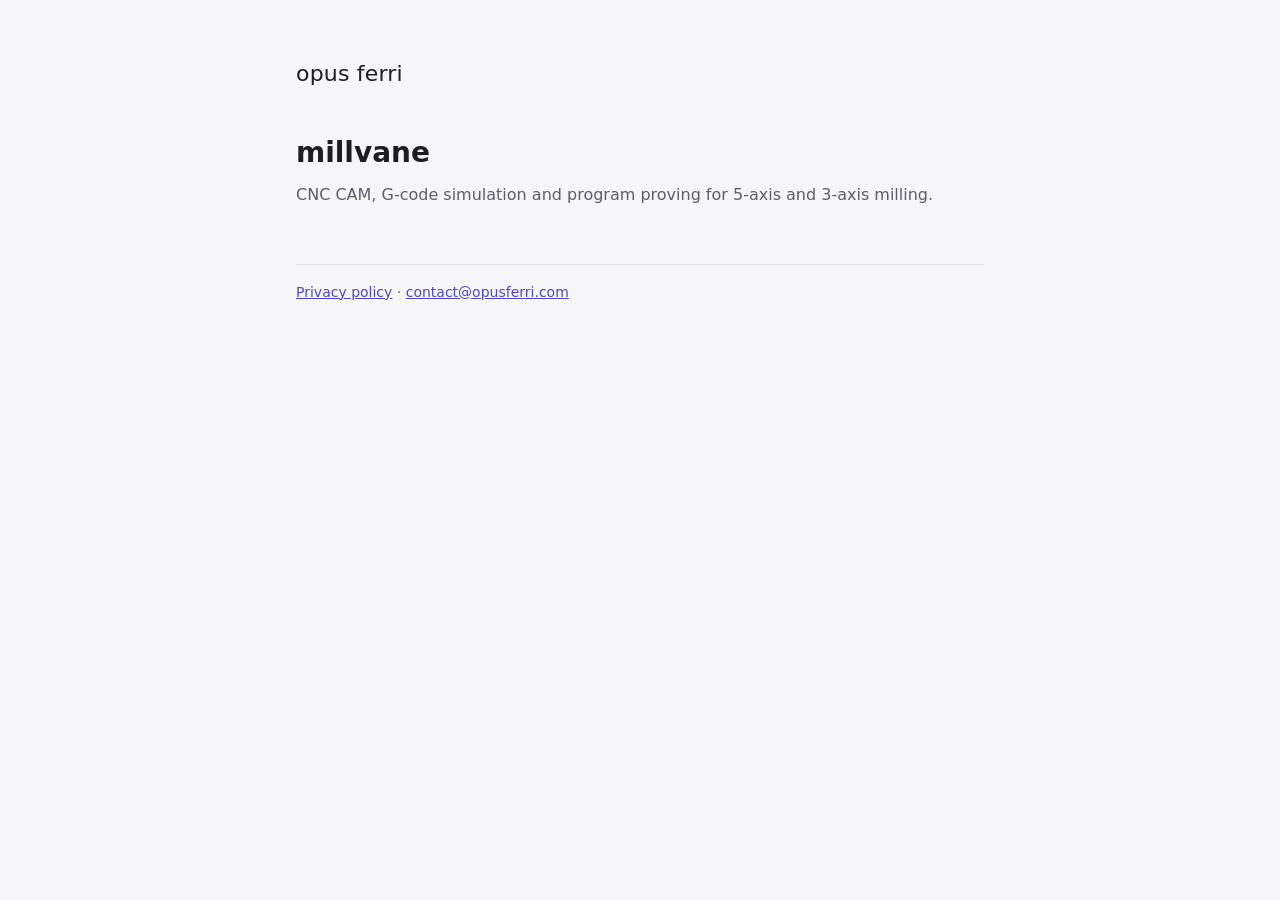
==== index.html @ 2afd16db "opusferri.com: start page and Millvane privacy policy Co-Authored-By: Claude Opus 5.5 <noreply@anthr" ====
<!doctype html>
<html lang="en"><head><meta charset="utf-8"><meta name="viewport" content="width=device-width,initial-scale=1">
<title>opus ferri</title><link rel="stylesheet" href="/style.css"></head>
<body><main>
<div class="brand">opus ferri</div>
<h1>millvane</h1>
<p class="muted">CNC CAM, G-code simulation and program proving for 5-axis and 3-axis milling.</p>
<footer><a href="/privacy/">Privacy policy</a> · <a href="mailto:contact@opusferri.com">contact@opusferri.com</a></footer>
</main></body></html>
---- style.css ----
:root{--bg:#f6f6f8;--fg:#1d1d22;--muted:#5d5d68;--line:#e2e2e8;--accent:#4f46c8}
@media (prefers-color-scheme:dark){:root{--bg:#16161a;--fg:#ececf1;--muted:#a0a0ad;--line:#2c2c34;--accent:#8b84ff}}
*{box-sizing:border-box}html{background:var(--bg)}
body{margin:0;font:16px/1.6 system-ui,-apple-system,"Segoe UI",Roboto,sans-serif;color:var(--fg);background:var(--bg)}
main{max-width:720px;margin:0 auto;padding:56px 16px 80px}
h1{font-size:28px;font-weight:600;margin:0 0 4px}h2{font-size:17px;font-weight:600;margin:28px 0 4px}
p{margin:6px 0}.muted{color:var(--muted)}a{color:var(--accent)}
.brand{font-size:22px;font-weight:500;letter-spacing:.2px;margin-bottom:40px}
footer{margin-top:56px;padding-top:16px;border-top:1px solid var(--line);color:var(--muted);font-size:14px}
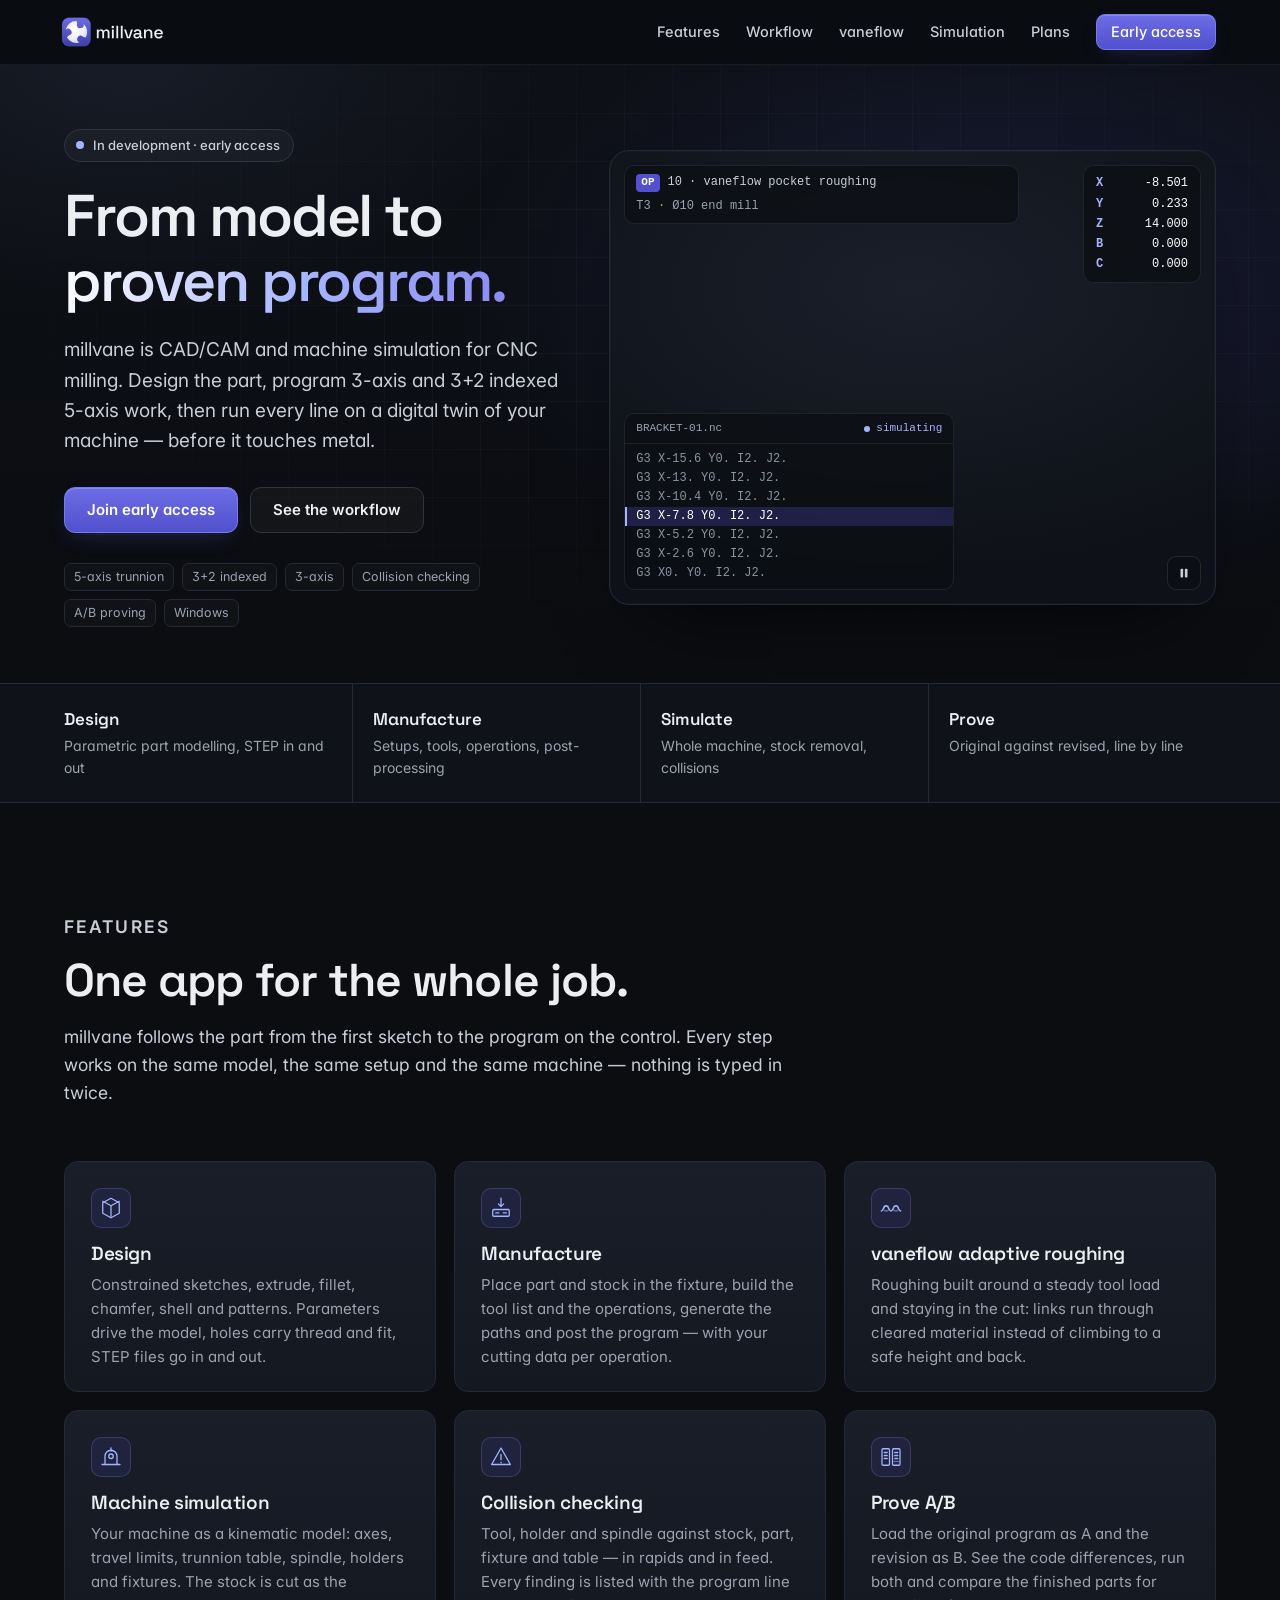
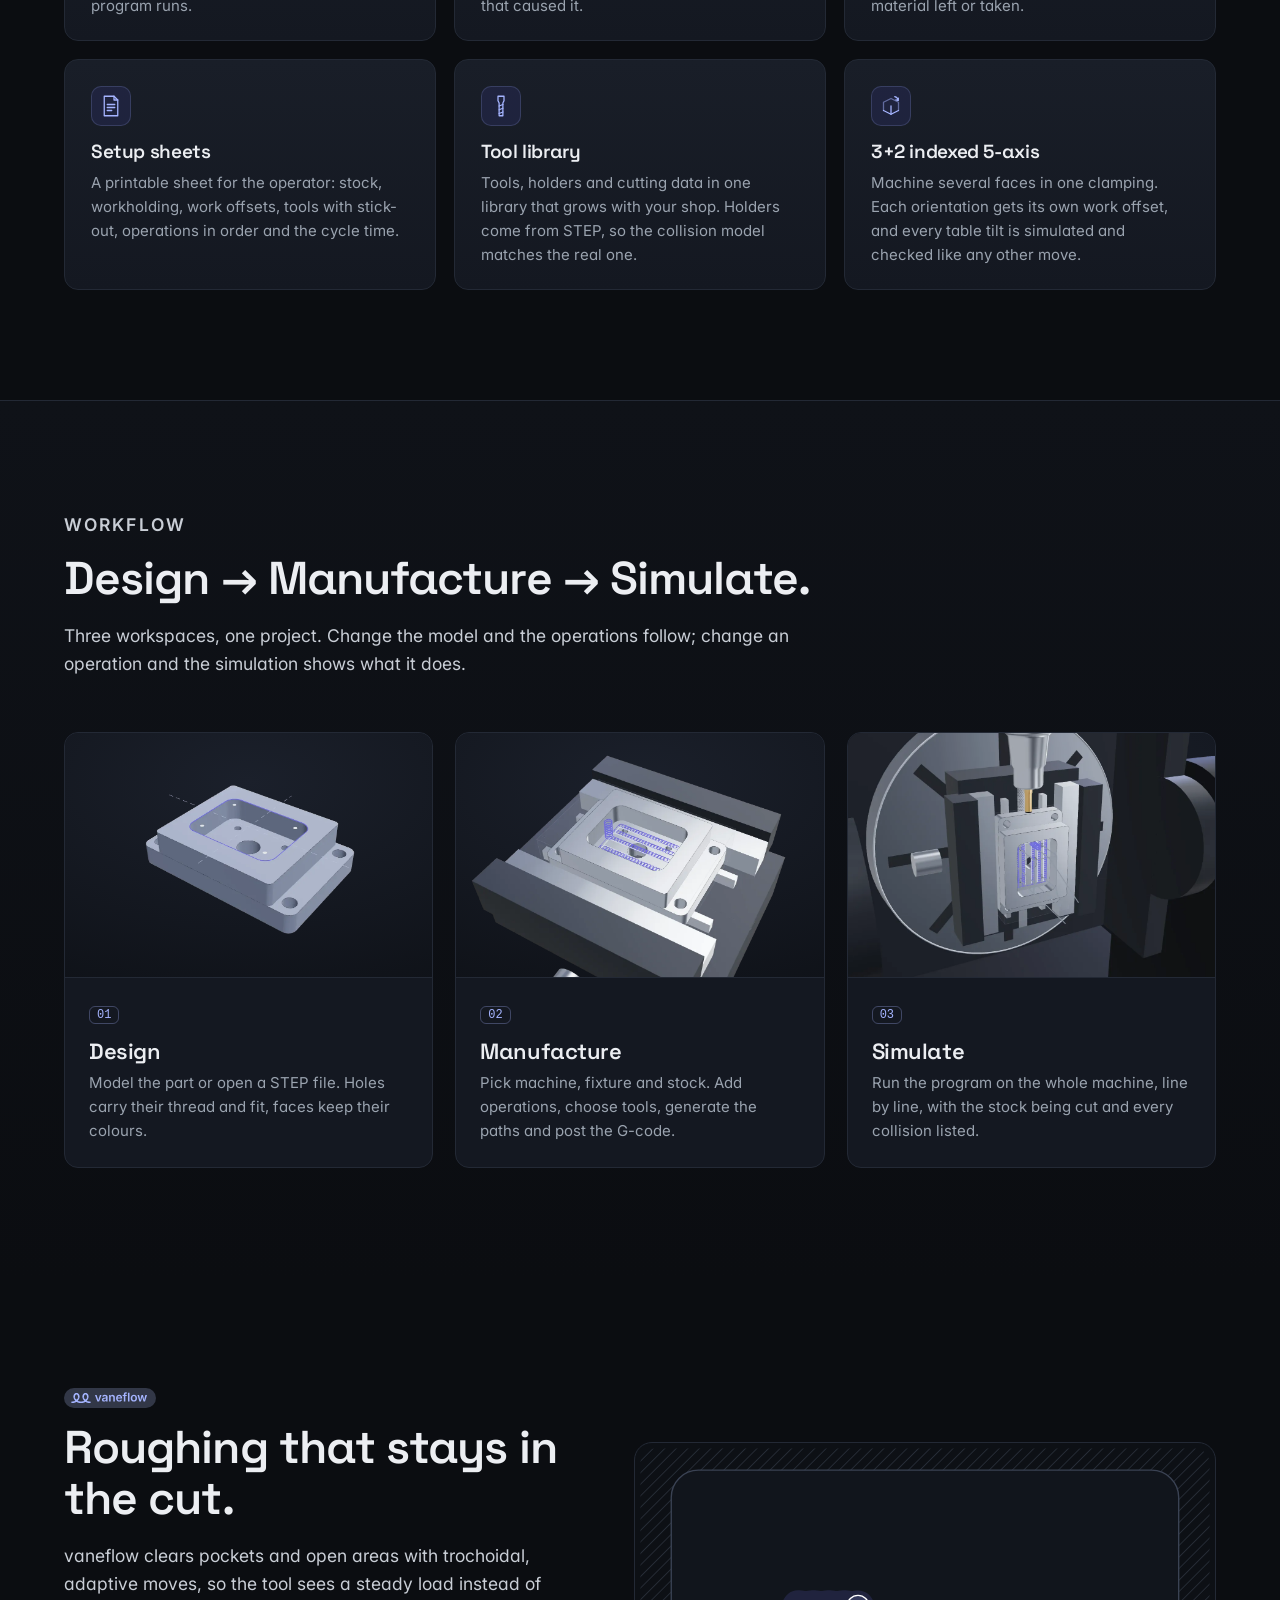
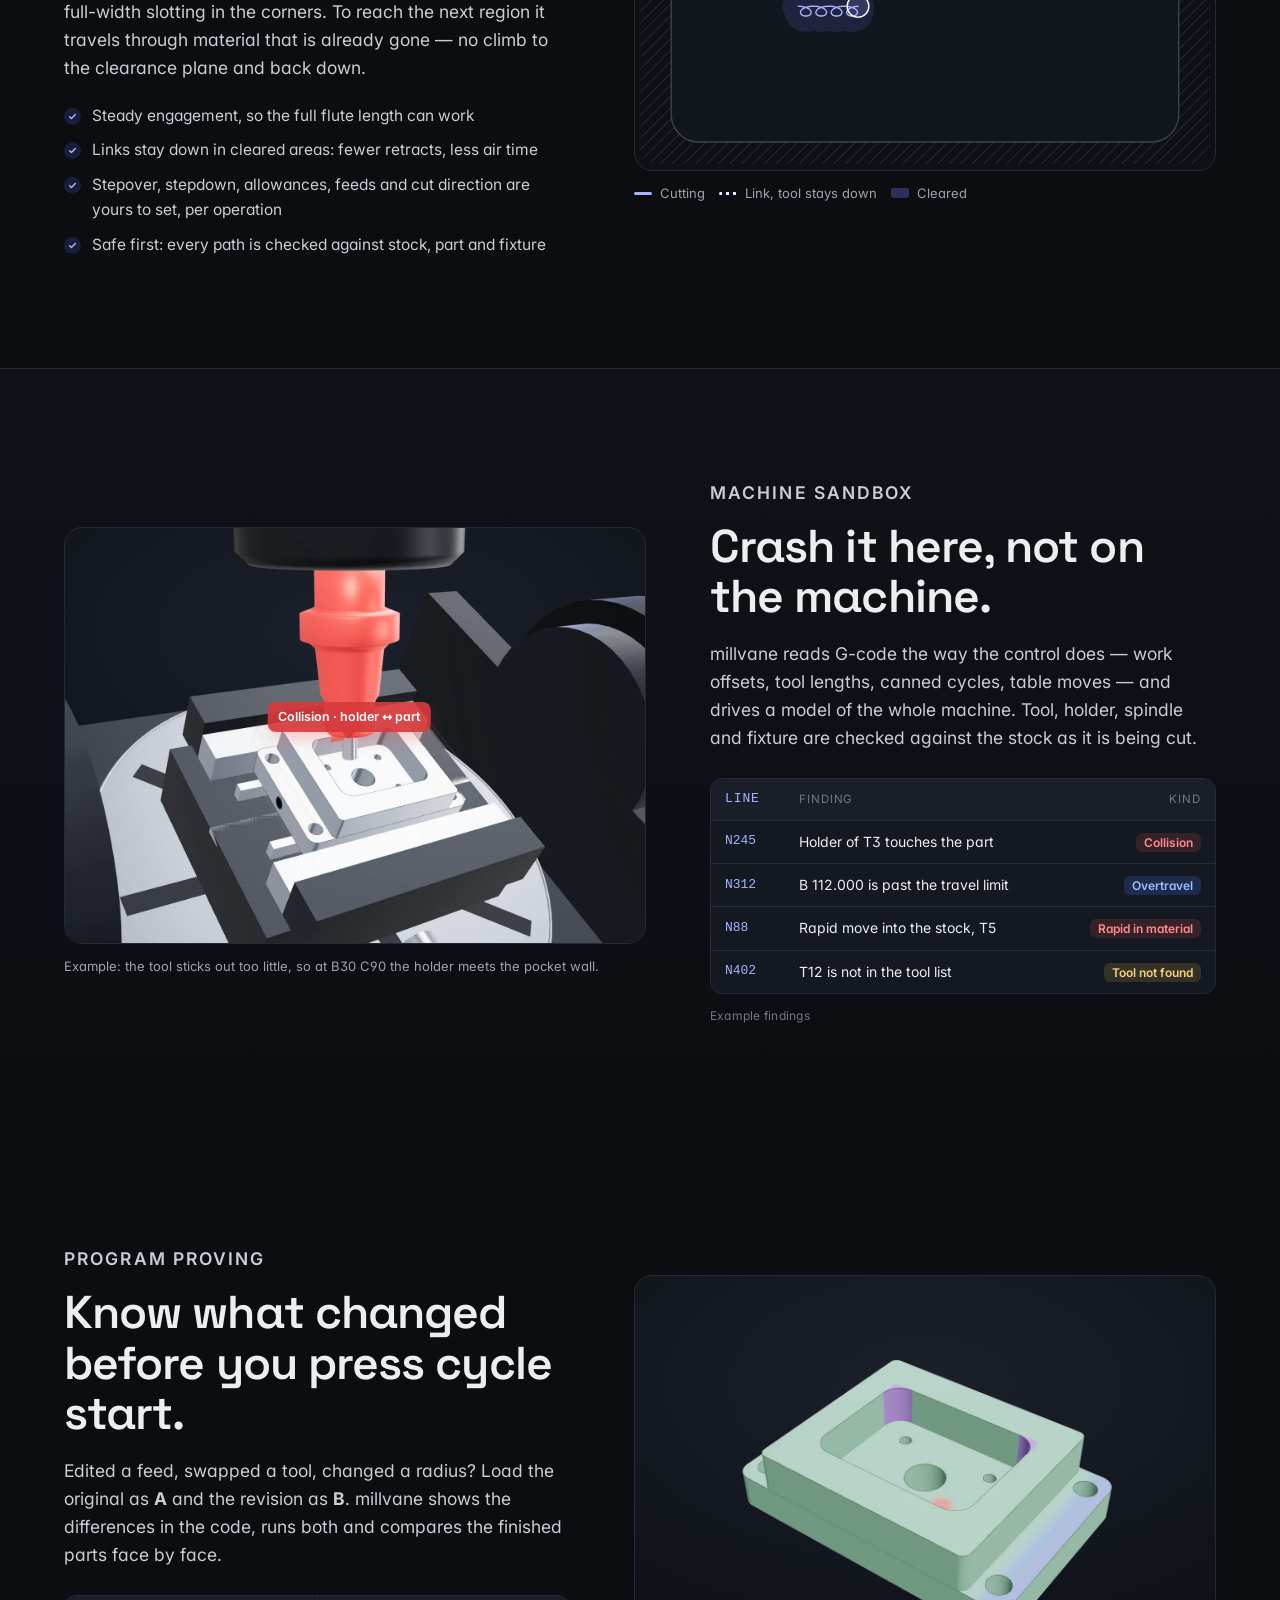
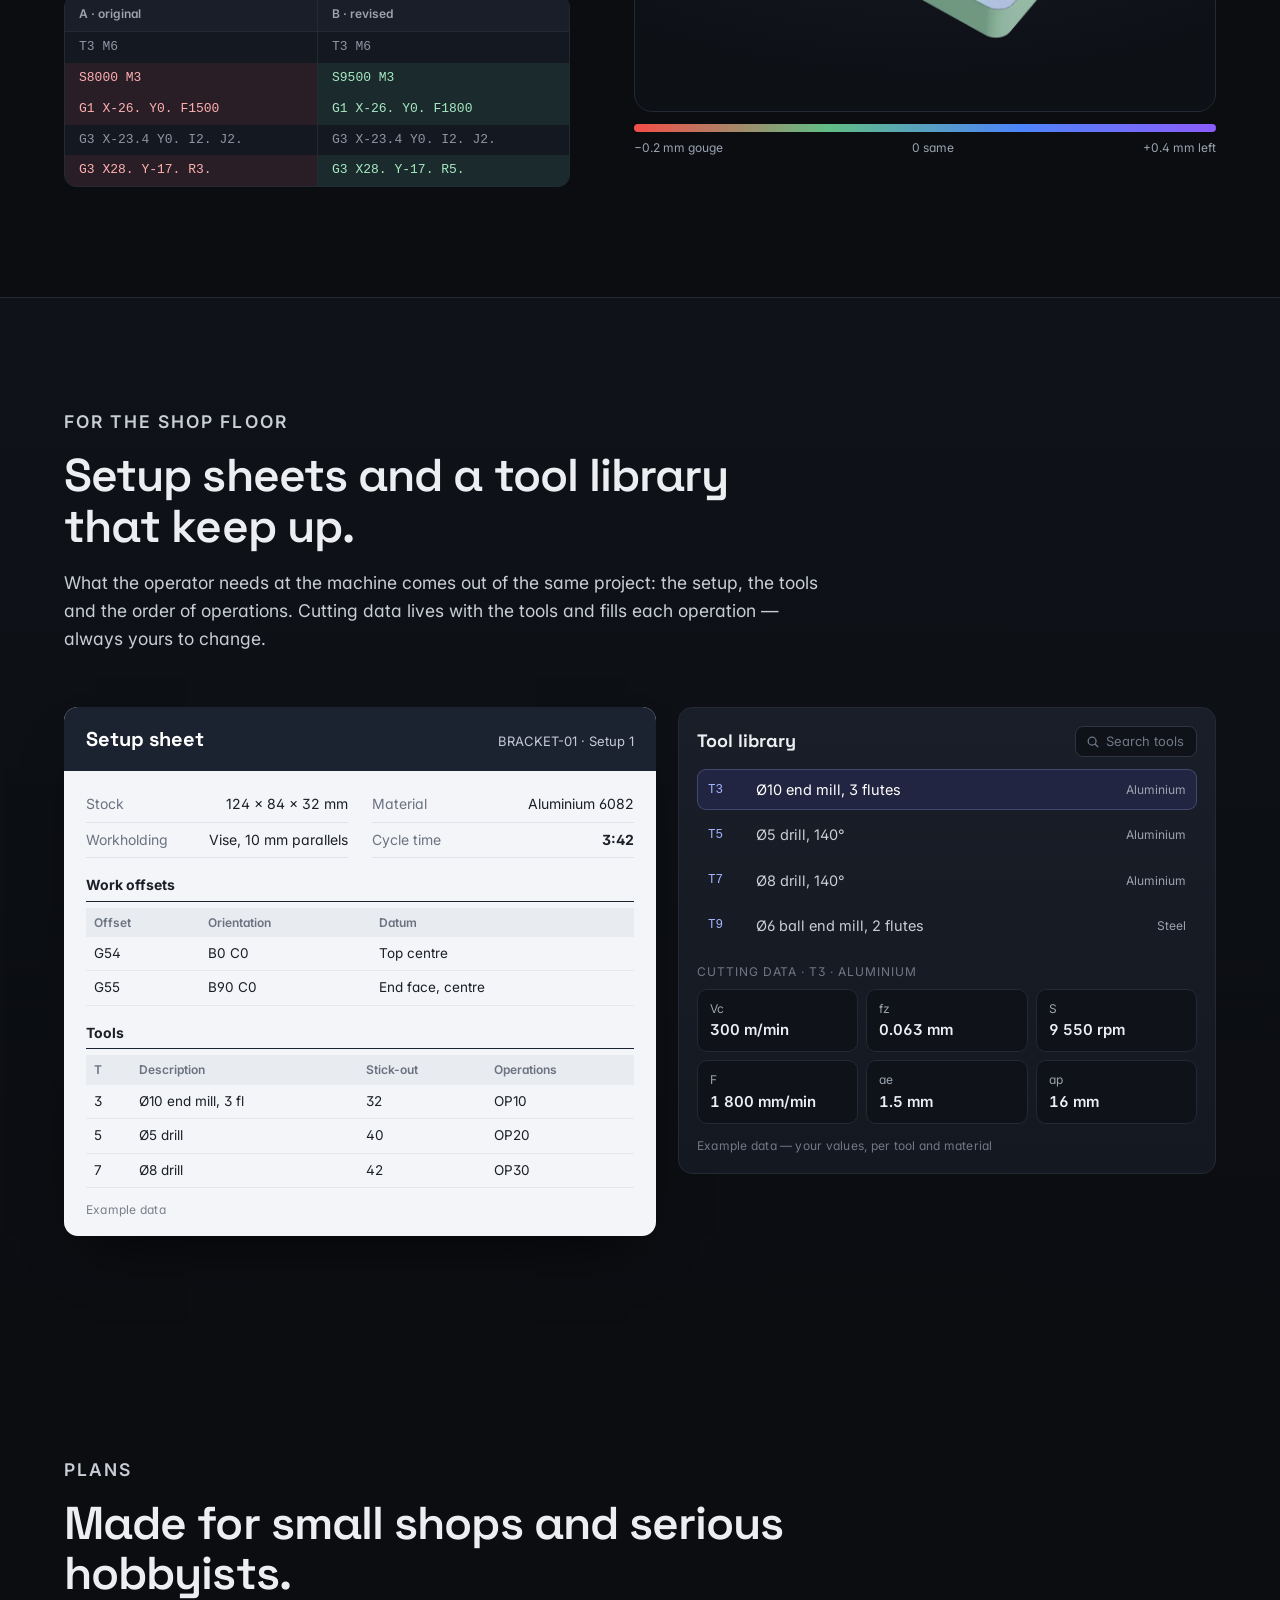
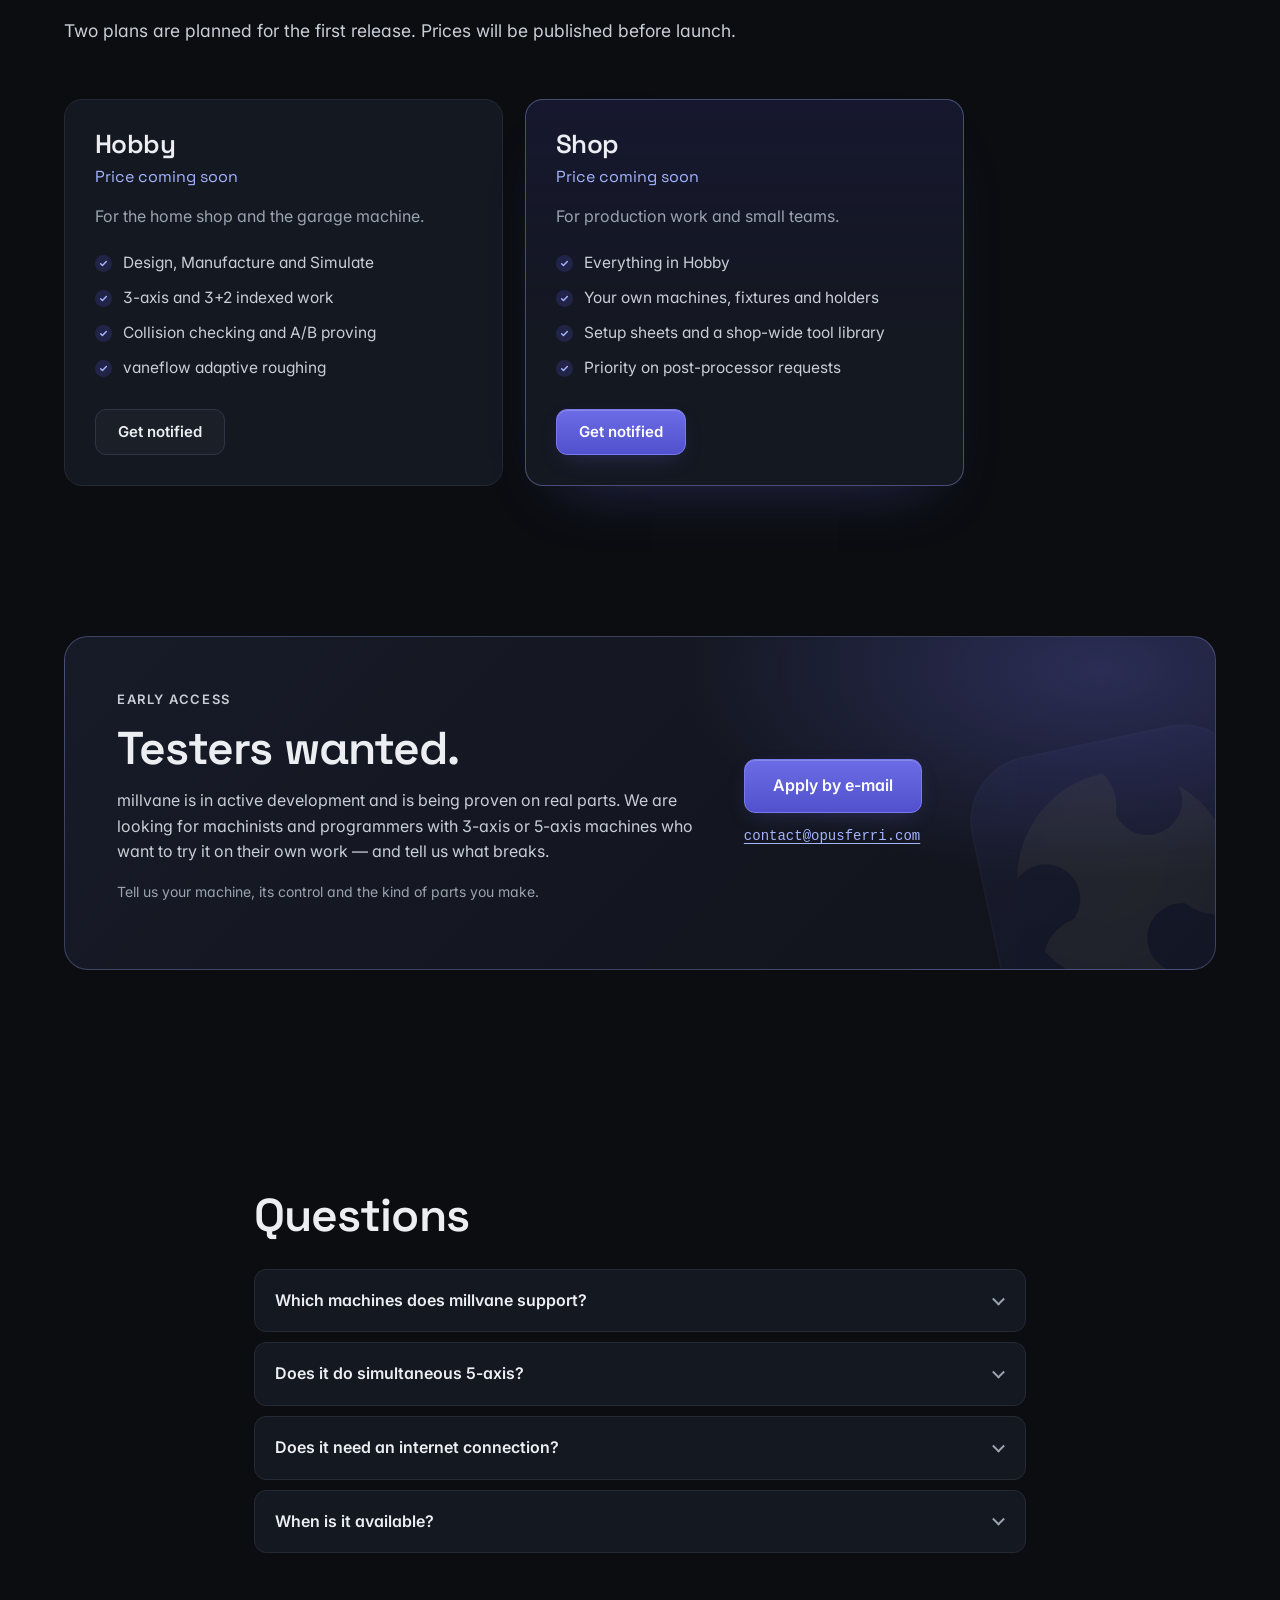
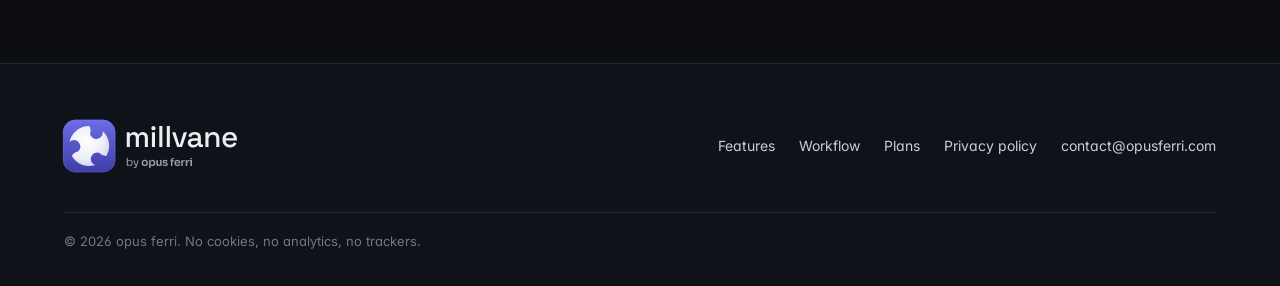
==== commit 2b83d238: "opusferri.com: millvane product site New home page for millvane by opus ferri: hero with a live thre" ====
--- a/index.html
+++ b/index.html
@@ -1,9 +1,404 @@
 <!doctype html>
-<html lang="en"><head><meta charset="utf-8"><meta name="viewport" content="width=device-width,initial-scale=1">
-<title>opus ferri</title><link rel="stylesheet" href="/style.css"></head>
-<body><main>
-<div class="brand">opus ferri</div>
-<h1>millvane</h1>
-<p class="muted">CNC CAM, G-code simulation and program proving for 5-axis and 3-axis milling.</p>
-<footer><a href="/privacy/">Privacy policy</a> · <a href="mailto:contact@opusferri.com">contact@opusferri.com</a></footer>
-</main></body></html>
+<html lang="en">
+<head>
+<meta charset="utf-8">
+<meta name="viewport" content="width=device-width,initial-scale=1">
+<title>millvane — CAD/CAM and machine simulation for CNC milling | opus ferri</title>
+<meta name="description" content="millvane is a CAD/CAM and G-code simulation app for CNC milling: design the part, program 3-axis and 3+2 indexed 5-axis work, simulate the whole machine and prove every program before it runs. In development — early access testers wanted.">
+<meta name="theme-color" content="#0b0d11">
+<meta name="color-scheme" content="dark">
+<link rel="canonical" href="https://opusferri.com/">
+<link rel="icon" href="/favicon.svg" type="image/svg+xml">
+<link rel="icon" href="/favicon.ico" sizes="any">
+<link rel="apple-touch-icon" href="/apple-touch-icon.png">
+<meta property="og:type" content="website">
+<meta property="og:site_name" content="opus ferri">
+<meta property="og:title" content="millvane — from model to proven program">
+<meta property="og:description" content="CAD/CAM and machine simulation for CNC milling. 3-axis and 3+2 indexed 5-axis, collision checking, A/B program proving and vaneflow adaptive roughing. Early access.">
+<meta property="og:url" content="https://opusferri.com/">
+<meta property="og:image" content="https://opusferri.com/assets/img/og.png">
+<meta property="og:image:width" content="1200">
+<meta property="og:image:height" content="630">
+<meta property="og:image:alt" content="millvane: a machined aluminium bracket in a vise on a tilting rotary table, with its toolpaths">
+<meta name="twitter:card" content="summary_large_image">
+<link rel="preload" href="/fonts/Inter.woff2" as="font" type="font/woff2" crossorigin>
+<link rel="preload" href="/fonts/SpaceGrotesk.woff2" as="font" type="font/woff2" crossorigin>
+<link rel="stylesheet" href="/style.css">
+<script>document.documentElement.classList.add("js")</script>
+</head>
+<body>
+<a class="skip" href="#main">Skip to content</a>
+
+<header class="nav" id="top">
+  <div class="wrap nav-in">
+    <a class="logo" href="/" aria-label="millvane home"><img src="/assets/brand/millvane-dark.svg" alt="millvane" width="388" height="144"></a>
+    <button class="menu-btn" type="button" aria-expanded="false" aria-controls="nav-links"><span class="sr">Menu</span><span class="bars" aria-hidden="true"></span></button>
+    <nav id="nav-links" class="links" aria-label="Main">
+      <a href="#features">Features</a>
+      <a href="#workflow">Workflow</a>
+      <a href="#vaneflow">vaneflow</a>
+      <a href="#simulate">Simulation</a>
+      <a href="#pricing">Plans</a>
+      <a class="btn btn-sm" href="#early-access">Early access</a>
+    </nav>
+  </div>
+</header>
+
+<main id="main">
+
+<section class="hero" aria-labelledby="hero-h">
+  <div class="hero-bg" aria-hidden="true"></div>
+  <div class="wrap hero-in">
+    <div class="hero-copy">
+      <p class="status"><span class="dot" aria-hidden="true"></span>In development · early access</p>
+      <h1 id="hero-h">From model to <span class="grad">proven program.</span></h1>
+      <p class="lead">millvane is CAD/CAM and machine simulation for CNC milling. Design the part, program 3-axis and 3+2 indexed 5-axis work, then run every line on a digital twin of your machine — before it touches metal.</p>
+      <div class="cta">
+        <a class="btn" href="#early-access">Join early access</a>
+        <a class="btn btn-ghost" href="#workflow">See the workflow</a>
+      </div>
+      <ul class="chips" aria-label="Highlights">
+        <li>5-axis trunnion</li><li>3+2 indexed</li><li>3-axis</li><li>Collision checking</li><li>A/B proving</li><li>Windows</li>
+      </ul>
+    </div>
+
+    <figure class="hero-vis" aria-label="Animated example: a bracket is roughed with vaneflow, drilled, then the table tilts for a 3+2 side hole">
+      <div class="stage" id="stage">
+        <img class="poster" id="poster" src="/assets/img/hero-poster.webp" width="1200" height="900" alt="A bracket clamped in a vise on a tilting rotary table, with an end mill in the pocket and the toolpath drawn on the part" fetchpriority="high">
+        <canvas id="hero-canvas" aria-hidden="true"></canvas>
+        <div class="hud hud-op" aria-hidden="true">
+          <span class="hud-k">OP</span><span id="hud-op">10 · vaneflow pocket roughing</span>
+          <span class="hud-t" id="hud-tool">T3 · Ø10 end mill</span>
+        </div>
+        <div class="hud hud-dro" aria-hidden="true">
+          <div><span>X</span><b id="dro-x">-23.000</b></div>
+          <div><span>Y</span><b id="dro-y">0.000</b></div>
+          <div><span>Z</span><b id="dro-z">33.000</b></div>
+          <div><span>B</span><b id="dro-b">0.000</b></div>
+          <div><span>C</span><b id="dro-c">0.000</b></div>
+        </div>
+        <div class="hud hud-code" aria-hidden="true">
+          <div class="code-h"><span>BRACKET-01.nc</span><span class="sim-on"><i></i>simulating</span></div>
+          <ol class="code" id="code"><li>O1001 (BRACKET-01 OP1)</li><li>G21 G17 G40 G80 G90</li><li>G0 G53 Z0.</li><li>(OP10 VANEFLOW POCKET ROUGHING)</li><li class="on">T3 M6 (D10 END MILL 3FL)</li><li>S9500 M3</li><li>G0 G54 X-23. Y0. B0. C0.</li></ol>
+        </div>
+        <button class="pause" id="pause" type="button" aria-pressed="false" hidden><span class="sr">Pause animation</span><svg viewBox="0 0 16 16" aria-hidden="true"><rect class="p1" x="4" y="3" width="3" height="10" rx="1"/><rect class="p1" x="9" y="3" width="3" height="10" rx="1"/><path class="p2" d="M5 3l8 5-8 5z"/></svg></button>
+      </div>
+    </figure>
+  </div>
+</section>
+
+<section class="strip" aria-label="What millvane covers">
+  <div class="wrap strip-in">
+    <div><b>Design</b><span>Parametric part modelling, STEP in and out</span></div>
+    <div><b>Manufacture</b><span>Setups, tools, operations, post-processing</span></div>
+    <div><b>Simulate</b><span>Whole machine, stock removal, collisions</span></div>
+    <div><b>Prove</b><span>Original against revised, line by line</span></div>
+  </div>
+</section>
+
+<section class="sec" id="features" aria-labelledby="features-h">
+  <div class="wrap">
+    <header class="sec-h reveal">
+      <p class="eyebrow">Features</p>
+      <h2 id="features-h">One app for the whole job.</h2>
+      <p>millvane follows the part from the first sketch to the program on the control. Every step works on the same model, the same setup and the same machine — nothing is typed in twice.</p>
+    </header>
+    <div class="grid">
+      <article class="card reveal">
+        <svg class="ic" viewBox="0 0 32 32" aria-hidden="true"><path d="M5 25V11l11-6 11 6v14l-11 6z" transform="translate(0 -2)"/><path d="M5 9l11 6 11-6M16 15v14" transform="translate(0 -2)"/></svg>
+        <h3>Design</h3>
+        <p>Constrained sketches, extrude, fillet, chamfer, shell and patterns. Parameters drive the model, holes carry thread and fit, STEP files go in and out.</p>
+      </article>
+      <article class="card reveal">
+        <svg class="ic" viewBox="0 0 32 32" aria-hidden="true"><rect x="5" y="18" width="22" height="9" rx="1.5"/><path d="M16 3v11M12.5 10.5 16 14l3.5-3.5"/><path d="M9 22.5h4M19 22.5h4"/></svg>
+        <h3>Manufacture</h3>
+        <p>Place part and stock in the fixture, build the tool list and the operations, generate the paths and post the program — with your cutting data per operation.</p>
+      </article>
+      <article class="card reveal">
+        <svg class="ic" viewBox="0 0 32 32" aria-hidden="true"><path d="M3 20c2.5 0 3-7 6.5-7S13 20 16 20s3-7 6.5-7S26 20 29 20"/><circle cx="9.5" cy="16.5" r="3.5" opacity=".5"/><circle cx="22.5" cy="16.5" r="3.5" opacity=".5"/></svg>
+        <h3>vaneflow adaptive roughing</h3>
+        <p>Roughing built around a steady tool load and staying in the cut: links run through cleared material instead of climbing to a safe height and back.</p>
+      </article>
+      <article class="card reveal">
+        <svg class="ic" viewBox="0 0 32 32" aria-hidden="true"><path d="M4 26h24"/><path d="M8 26V15a8 8 0 0 1 16 0v11"/><circle cx="16" cy="15" r="3"/><path d="M16 4v4"/></svg>
+        <h3>Machine simulation</h3>
+        <p>Your machine as a kinematic model: axes, travel limits, trunnion table, spindle, holders and fixtures. The stock is cut as the program runs.</p>
+      </article>
+      <article class="card reveal">
+        <svg class="ic" viewBox="0 0 32 32" aria-hidden="true"><path d="M16 4 3.5 26h25z"/><path d="M16 12.5v7M16 23v.5"/></svg>
+        <h3>Collision checking</h3>
+        <p>Tool, holder and spindle against stock, part, fixture and table — in rapids and in feed. Every finding is listed with the program line that caused it.</p>
+      </article>
+      <article class="card reveal">
+        <svg class="ic" viewBox="0 0 32 32" aria-hidden="true"><rect x="4" y="5" width="10" height="22" rx="1.5"/><rect x="18" y="5" width="10" height="22" rx="1.5"/><path d="M7 10h4M7 14h4M7 18h4M21 10h4M21 14h4M21 18h4"/><path d="M20 22h6" opacity=".5"/></svg>
+        <h3>Prove A/B</h3>
+        <p>Load the original program as A and the revision as B. See the code differences, run both and compare the finished parts for material left or taken.</p>
+      </article>
+      <article class="card reveal">
+        <svg class="ic" viewBox="0 0 32 32" aria-hidden="true"><path d="M7 3h13l5 5v21H7z"/><path d="M20 3v5h5M11 14h10M11 18h10M11 22h6"/></svg>
+        <h3>Setup sheets</h3>
+        <p>A printable sheet for the operator: stock, workholding, work offsets, tools with stick-out, operations in order and the cycle time.</p>
+      </article>
+      <article class="card reveal">
+        <svg class="ic" viewBox="0 0 32 32" aria-hidden="true"><path d="M12 3h8v6l-1.5 3v17h-5V12L12 9z"/><path d="M13.5 16l5-2M13.5 21l5-2M13.5 26l5-2"/></svg>
+        <h3>Tool library</h3>
+        <p>Tools, holders and cutting data in one library that grows with your shop. Holders come from STEP, so the collision model matches the real one.</p>
+      </article>
+      <article class="card reveal">
+        <svg class="ic" viewBox="0 0 32 32" aria-hidden="true"><path d="M6 22 16 27l10-5"/><path d="M6 22V11l10-5 10 5v11" opacity=".5"/><path d="M16 27V16" /><path d="M21 3.5a6 6 0 0 1 4.5 5" /><path d="M25.8 5.5l-.3 3-3-.6"/></svg>
+        <h3>3+2 indexed 5-axis</h3>
+        <p>Machine several faces in one clamping. Each orientation gets its own work offset, and every table tilt is simulated and checked like any other move.</p>
+      </article>
+    </div>
+  </div>
+</section>
+
+<section class="sec sec-alt" id="workflow" aria-labelledby="workflow-h">
+  <div class="wrap">
+    <header class="sec-h reveal">
+      <p class="eyebrow">Workflow</p>
+      <h2 id="workflow-h">Design → Manufacture → Simulate.</h2>
+      <p>Three workspaces, one project. Change the model and the operations follow; change an operation and the simulation shows what it does.</p>
+    </header>
+    <ol class="steps">
+      <li class="step reveal">
+        <figure><img src="/assets/img/step-design.webp" width="1200" height="800" loading="lazy" decoding="async" alt="The bracket model with the pocket sketch and centre lines on its top face"></figure>
+        <div class="step-t"><span class="n">01</span><h3>Design</h3><p>Model the part or open a STEP file. Holes carry their thread and fit, faces keep their colours.</p></div>
+      </li>
+      <li class="step reveal">
+        <figure><img src="/assets/img/step-cam.webp" width="1200" height="800" loading="lazy" decoding="async" alt="The bracket in a vise with the vaneflow roughing path drawn in the pocket"></figure>
+        <div class="step-t"><span class="n">02</span><h3>Manufacture</h3><p>Pick machine, fixture and stock. Add operations, choose tools, generate the paths and post the G-code.</p></div>
+      </li>
+      <li class="step reveal">
+        <figure><img src="/assets/img/step-sim.webp" width="1200" height="800" loading="lazy" decoding="async" alt="The table tilted by 90 degrees for a 3+2 operation, a drill at the end face of the bracket"></figure>
+        <div class="step-t"><span class="n">03</span><h3>Simulate</h3><p>Run the program on the whole machine, line by line, with the stock being cut and every collision listed.</p></div>
+      </li>
+    </ol>
+  </div>
+</section>
+
+<section class="sec" id="vaneflow" aria-labelledby="vaneflow-h">
+  <div class="wrap split">
+    <div class="split-t reveal">
+      <p class="eyebrow"><img src="/assets/brand/vaneflow-pill-dark.svg" alt="vaneflow" width="108" height="36" class="pill"></p>
+      <h2 id="vaneflow-h">Roughing that stays in the cut.</h2>
+      <p>vaneflow clears pockets and open areas with trochoidal, adaptive moves, so the tool sees a steady load instead of full-width slotting in the corners. To reach the next region it travels through material that is already gone — no climb to the clearance plane and back down.</p>
+      <ul class="ticks">
+        <li>Steady engagement, so the full flute length can work</li>
+        <li>Links stay down in cleared areas: fewer retracts, less air time</li>
+        <li>Stepover, stepdown, allowances, feeds and cut direction are yours to set, per operation</li>
+        <li>Safe first: every path is checked against stock, part and fixture</li>
+      </ul>
+    </div>
+    <figure class="vf reveal">
+      <svg id="vf" viewBox="0 0 640 360" role="img" aria-labelledby="vf-t">
+        <title id="vf-t">A vaneflow roughing path clearing a rectangular pocket from the middle outwards, followed by a finishing pass along the wall</title>
+        <defs>
+          <pattern id="hatch" width="9" height="9" patternUnits="userSpaceOnUse" patternTransform="rotate(45)"><path d="M0 0v9" stroke="#262c36" stroke-width="2"/></pattern>
+        </defs>
+        <rect x="6" y="6" width="628" height="348" rx="16" fill="url(#hatch)"/>
+        <rect x="40" y="30" width="560" height="300" rx="30" class="vf-pocket"/>
+        <g id="vf-paths"></g>
+        <circle id="vf-tool" r="12" cx="190" cy="180"/>
+      </svg>
+      <figcaption><span class="lg lg-cut"></span>Cutting <span class="lg lg-link"></span>Link, tool stays down <span class="lg lg-area"></span>Cleared</figcaption>
+    </figure>
+  </div>
+</section>
+
+<section class="sec sec-alt" id="simulate" aria-labelledby="simulate-h">
+  <div class="wrap split split-rev">
+    <figure class="shot reveal">
+      <div class="shot-in">
+        <img src="/assets/img/sim-collision.webp" width="1400" height="1000" loading="lazy" decoding="async" alt="The table tilted to B30 C90. The tool holder and the top of the pocket wall are shown in red where they collide">
+        <div class="tag" style="left:49%;top:52%">Collision · holder ↔ part</div>
+      </div>
+      <figcaption>Example: the tool sticks out too little, so at B30 C90 the holder meets the pocket wall.</figcaption>
+    </figure>
+    <div class="split-t reveal">
+      <p class="eyebrow">Machine sandbox</p>
+      <h2 id="simulate-h">Crash it here, not on the machine.</h2>
+      <p>millvane reads G-code the way the control does — work offsets, tool lengths, canned cycles, table moves — and drives a model of the whole machine. Tool, holder, spindle and fixture are checked against the stock as it is being cut.</p>
+      <div class="checks" role="table" aria-label="Example list of findings">
+        <div class="row head" role="row"><span role="columnheader">Line</span><span role="columnheader">Finding</span><span role="columnheader">Kind</span></div>
+        <div class="row" role="row"><span role="cell">N245</span><span role="cell">Holder of T3 touches the part</span><span role="cell"><em class="k k-red">Collision</em></span></div>
+        <div class="row" role="row"><span role="cell">N312</span><span role="cell">B 112.000 is past the travel limit</span><span role="cell"><em class="k k-blue">Overtravel</em></span></div>
+        <div class="row" role="row"><span role="cell">N88</span><span role="cell">Rapid move into the stock, T5</span><span role="cell"><em class="k k-red">Rapid in material</em></span></div>
+        <div class="row" role="row"><span role="cell">N402</span><span role="cell">T12 is not in the tool list</span><span role="cell"><em class="k k-yellow">Tool not found</em></span></div>
+      </div>
+      <p class="ex">Example findings</p>
+    </div>
+  </div>
+</section>
+
+<section class="sec" id="prove" aria-labelledby="prove-h">
+  <div class="wrap split">
+    <div class="split-t reveal">
+      <p class="eyebrow">Program proving</p>
+      <h2 id="prove-h">Know what changed before you press cycle start.</h2>
+      <p>Edited a feed, swapped a tool, changed a radius? Load the original as <b>A</b> and the revision as <b>B</b>. millvane shows the differences in the code, runs both and compares the finished parts face by face.</p>
+      <div class="diff" role="table" aria-label="Example program difference">
+        <div class="diff-h" role="row"><span role="columnheader">A · original</span><span role="columnheader">B · revised</span></div>
+        <div class="d-row" role="row"><code role="cell">T3 M6</code><code role="cell">T3 M6</code></div>
+        <div class="d-row chg" role="row"><code role="cell">S8000 M3</code><code role="cell">S9500 M3</code></div>
+        <div class="d-row chg" role="row"><code role="cell">G1 X-26. Y0. F1500</code><code role="cell">G1 X-26. Y0. F1800</code></div>
+        <div class="d-row" role="row"><code role="cell">G3 X-23.4 Y0. I2. J2.</code><code role="cell">G3 X-23.4 Y0. I2. J2.</code></div>
+        <div class="d-row chg" role="row"><code role="cell">G3 X28. Y-17. R3.</code><code role="cell">G3 X28. Y-17. R5.</code></div>
+      </div>
+    </div>
+    <figure class="shot reveal">
+      <div class="shot-in">
+        <img src="/assets/img/compare.webp" width="1200" height="900" loading="lazy" decoding="async" alt="The bracket coloured by the deviation between program A and B: green where both agree, blue and violet in two pocket corners where B leaves material, red at a small spot on the pocket floor">
+      </div>
+      <figcaption class="scale-cap">
+        <span class="scale" aria-hidden="true"></span>
+        <span class="scale-l"><span>−0.2 mm gouge</span><span>0 same</span><span>+0.4 mm left</span></span>
+      </figcaption>
+    </figure>
+  </div>
+</section>
+
+<section class="sec sec-alt" id="shop" aria-labelledby="shop-h">
+  <div class="wrap">
+    <header class="sec-h reveal">
+      <p class="eyebrow">For the shop floor</p>
+      <h2 id="shop-h">Setup sheets and a tool library that keep up.</h2>
+      <p>What the operator needs at the machine comes out of the same project: the setup, the tools and the order of operations. Cutting data lives with the tools and fills each operation — always yours to change.</p>
+    </header>
+    <div class="duo">
+      <div class="sheet reveal" role="group" aria-label="Example setup sheet">
+        <div class="sheet-h"><b>Setup sheet</b><span>BRACKET-01 · Setup 1</span></div>
+        <div class="sheet-b">
+          <dl class="kv">
+            <div><dt>Stock</dt><dd>124 × 84 × 32 mm</dd></div>
+            <div><dt>Material</dt><dd>Aluminium 6082</dd></div>
+            <div><dt>Workholding</dt><dd>Vise, 10 mm parallels</dd></div>
+            <div><dt>Cycle time</dt><dd><b>3:42</b></dd></div>
+          </dl>
+          <p class="sheet-s">Work offsets</p>
+          <table>
+            <thead><tr><th scope="col">Offset</th><th scope="col">Orientation</th><th scope="col">Datum</th></tr></thead>
+            <tbody>
+              <tr><td>G54</td><td>B0 C0</td><td>Top centre</td></tr>
+              <tr><td>G55</td><td>B90 C0</td><td>End face, centre</td></tr>
+            </tbody>
+          </table>
+          <p class="sheet-s">Tools</p>
+          <table>
+            <thead><tr><th scope="col">T</th><th scope="col">Description</th><th scope="col">Stick-out</th><th scope="col">Operations</th></tr></thead>
+            <tbody>
+              <tr><td>3</td><td>Ø10 end mill, 3 fl</td><td>32</td><td>OP10</td></tr>
+              <tr><td>5</td><td>Ø5 drill</td><td>40</td><td>OP20</td></tr>
+              <tr><td>7</td><td>Ø8 drill</td><td>42</td><td>OP30</td></tr>
+            </tbody>
+          </table>
+        </div>
+        <p class="ex">Example data</p>
+      </div>
+      <div class="lib reveal" role="group" aria-label="Example tool library">
+        <div class="lib-h"><b>Tool library</b><span class="search" aria-hidden="true">Search tools</span></div>
+        <ul class="tools">
+          <li class="sel"><span class="tn">T3</span><span>Ø10 end mill, 3 flutes</span><em>Aluminium</em></li>
+          <li><span class="tn">T5</span><span>Ø5 drill, 140°</span><em>Aluminium</em></li>
+          <li><span class="tn">T7</span><span>Ø8 drill, 140°</span><em>Aluminium</em></li>
+          <li><span class="tn">T9</span><span>Ø6 ball end mill, 2 flutes</span><em>Steel</em></li>
+        </ul>
+        <div class="lib-s">Cutting data · T3 · Aluminium</div>
+        <div class="cd">
+          <div><span>Vc</span><b>300 m/min</b></div>
+          <div><span>fz</span><b>0.063 mm</b></div>
+          <div><span>S</span><b>9 550 rpm</b></div>
+          <div><span>F</span><b>1 800 mm/min</b></div>
+          <div><span>ae</span><b>1.5 mm</b></div>
+          <div><span>ap</span><b>16 mm</b></div>
+        </div>
+        <p class="ex">Example data — your values, per tool and material</p>
+      </div>
+    </div>
+  </div>
+</section>
+
+<section class="sec" id="pricing" aria-labelledby="pricing-h">
+  <div class="wrap">
+    <header class="sec-h reveal">
+      <p class="eyebrow">Plans</p>
+      <h2 id="pricing-h">Made for small shops and serious hobbyists.</h2>
+      <p>Two plans are planned for the first release. Prices will be published before launch.</p>
+    </header>
+    <div class="plans">
+      <article class="plan reveal">
+        <h3>Hobby</h3>
+        <p class="price">Price coming soon</p>
+        <p>For the home shop and the garage machine.</p>
+        <ul class="ticks">
+          <li>Design, Manufacture and Simulate</li>
+          <li>3-axis and 3+2 indexed work</li>
+          <li>Collision checking and A/B proving</li>
+          <li>vaneflow adaptive roughing</li>
+        </ul>
+        <a class="btn btn-ghost" href="#early-access">Get notified</a>
+      </article>
+      <article class="plan plan-hi reveal">
+        <h3>Shop</h3>
+        <p class="price">Price coming soon</p>
+        <p>For production work and small teams.</p>
+        <ul class="ticks">
+          <li>Everything in Hobby</li>
+          <li>Your own machines, fixtures and holders</li>
+          <li>Setup sheets and a shop-wide tool library</li>
+          <li>Priority on post-processor requests</li>
+        </ul>
+        <a class="btn" href="#early-access">Get notified</a>
+      </article>
+    </div>
+  </div>
+</section>
+
+<section class="sec cta-sec" id="early-access" aria-labelledby="ea-h">
+  <div class="wrap">
+    <div class="cta-box reveal">
+      <div class="cta-t">
+        <p class="eyebrow">Early access</p>
+        <h2 id="ea-h">Testers wanted.</h2>
+        <p>millvane is in active development and is being proven on real parts. We are looking for machinists and programmers with 3-axis or 5-axis machines who want to try it on their own work — and tell us what breaks.</p>
+        <p class="small">Tell us your machine, its control and the kind of parts you make.</p>
+      </div>
+      <div class="cta-act">
+        <a class="btn btn-lg" href="mailto:contact@opusferri.com?subject=millvane%20early%20access">Apply by e-mail</a>
+        <a class="mail" href="mailto:contact@opusferri.com?subject=millvane%20early%20access">contact@opusferri.com</a>
+      </div>
+    </div>
+  </div>
+</section>
+
+<section class="sec" id="faq" aria-labelledby="faq-h">
+  <div class="wrap narrow">
+    <h2 id="faq-h" class="reveal">Questions</h2>
+    <div class="faq">
+      <details class="reveal"><summary>Which machines does millvane support?</summary><p>3-axis mills and 5-axis machines with a trunnion table (a tilt axis plus a rotary axis), programmed in ISO G-code. More machine types and controls are planned — tell us what you run.</p></details>
+      <details class="reveal"><summary>Does it do simultaneous 5-axis?</summary><p>Not today. millvane programs 3-axis and 3+2 indexed work. The simulation runs the table axes like every other axis, so programs that move them are simulated and checked.</p></details>
+      <details class="reveal"><summary>Does it need an internet connection?</summary><p>No. millvane is a Windows desktop app. Your models, programs, setups and library stay on your computer — see the <a href="/privacy/">privacy policy</a>.</p></details>
+      <details class="reveal"><summary>When is it available?</summary><p>Testers get access first. The public release and the prices will be announced on this site.</p></details>
+    </div>
+  </div>
+</section>
+
+</main>
+
+<footer class="foot">
+  <div class="wrap foot-in">
+    <a class="foot-brand" href="/" aria-label="millvane by opus ferri, home"><img src="/assets/brand/millvane-by-opus-ferri-dark.svg" alt="millvane by opus ferri" width="368" height="144"></a>
+    <nav class="foot-links" aria-label="Footer">
+      <a href="#features">Features</a>
+      <a href="#workflow">Workflow</a>
+      <a href="#pricing">Plans</a>
+      <a href="/privacy/">Privacy policy</a>
+      <a href="mailto:contact@opusferri.com">contact@opusferri.com</a>
+    </nav>
+    <p class="copy">© 2026 opus ferri. No cookies, no analytics, no trackers.</p>
+  </div>
+</footer>
+
+<script type="module" src="/js/main.js"></script>
+</body>
+</html>
--- a/style.css
+++ b/style.css
@@ -1,9 +1,340 @@
-:root{--bg:#f6f6f8;--fg:#1d1d22;--muted:#5d5d68;--line:#e2e2e8;--accent:#4f46c8}
-@media (prefers-color-scheme:dark){:root{--bg:#16161a;--fg:#ececf1;--muted:#a0a0ad;--line:#2c2c34;--accent:#8b84ff}}
-*{box-sizing:border-box}html{background:var(--bg)}
-body{margin:0;font:16px/1.6 system-ui,-apple-system,"Segoe UI",Roboto,sans-serif;color:var(--fg);background:var(--bg)}
-main{max-width:720px;margin:0 auto;padding:56px 16px 80px}
-h1{font-size:28px;font-weight:600;margin:0 0 4px}h2{font-size:17px;font-weight:600;margin:28px 0 4px}
-p{margin:6px 0}.muted{color:var(--muted)}a{color:var(--accent)}
-.brand{font-size:22px;font-weight:500;letter-spacing:.2px;margin-bottom:40px}
-footer{margin-top:56px;padding-top:16px;border-top:1px solid var(--line);color:var(--muted);font-size:14px}
+/* opusferri.com — millvane by opus ferri */
+@font-face{font-family:"Inter";src:url(/fonts/Inter.woff2) format("woff2");font-weight:100 900;font-style:normal;font-display:swap}
+@font-face{font-family:"Space Grotesk";src:url(/fonts/SpaceGrotesk.woff2) format("woff2");font-weight:300 700;font-style:normal;font-display:swap}
+
+:root{
+  --bg:#0b0d11;--bg2:#0f1218;--panel:#141821;--panel2:#191e28;--line:#232935;--line2:#2e3542;
+  --fg:#eceef2;--fg2:#c9ced6;--muted:#9aa3af;--dim:#6f7886;
+  --iris:#5151cd;--iris-hi:#6c6ce6;--iris-l:#a5b4ff;--iris-glow:rgba(108,108,230,.35);
+  --red:#ff5d5f;--yellow:#f5c84b;--blue:#5aa2ff;--green:#5ec48a;
+  --r:14px;--r-sm:9px;
+  --sans:"Inter",system-ui,-apple-system,"Segoe UI",Roboto,sans-serif;
+  --disp:"Space Grotesk","Inter",system-ui,sans-serif;
+  --mono:ui-monospace,"Cascadia Mono","Segoe UI Mono",Consolas,"SFMono-Regular",Menlo,monospace;
+}
+*,*::before,*::after{box-sizing:border-box}
+html{background:var(--bg);scroll-behavior:smooth;-webkit-text-size-adjust:100%;scroll-padding-top:76px}
+@media (prefers-reduced-motion:reduce){html{scroll-behavior:auto}}
+body{margin:0;font:16px/1.6 var(--sans);color:var(--fg);background:var(--bg);overflow-x:hidden;-webkit-font-smoothing:antialiased;font-feature-settings:"cv11","ss01"}
+img,svg,canvas{display:block;max-width:100%}
+a{color:var(--iris-l);text-underline-offset:3px}
+a:hover{color:#c7cfff}
+:focus-visible{outline:2px solid var(--iris-l);outline-offset:3px;border-radius:6px}
+h1,h2,h3{font-family:var(--disp);font-weight:600;letter-spacing:-.02em;line-height:1.1;margin:0}
+p{margin:0 0 1em}
+.sr{position:absolute;width:1px;height:1px;padding:0;margin:-1px;overflow:hidden;clip:rect(0 0 0 0);white-space:nowrap;border:0}
+.skip{position:absolute;left:16px;top:-60px;z-index:100;background:var(--iris);color:#fff;padding:10px 14px;border-radius:8px}
+.skip:focus{top:12px}
+.wrap{max-width:1200px;margin:0 auto;padding:0 24px}
+.narrow{max-width:820px}
+
+/* buttons */
+.btn{display:inline-flex;align-items:center;justify-content:center;gap:8px;min-height:46px;padding:0 22px;border-radius:11px;
+  background:linear-gradient(180deg,var(--iris-hi),var(--iris));color:#fff;font-weight:600;font-size:15px;text-decoration:none;
+  border:1px solid #7a7af0;box-shadow:0 8px 24px -10px var(--iris-glow),inset 0 1px 0 rgba(255,255,255,.18);transition:transform .15s,box-shadow .15s,filter .15s;white-space:nowrap}
+.btn:hover{color:#fff;filter:brightness(1.08);transform:translateY(-1px);box-shadow:0 12px 30px -10px var(--iris-glow),inset 0 1px 0 rgba(255,255,255,.2)}
+.btn-ghost{background:rgba(255,255,255,.03);border-color:var(--line2);box-shadow:none;color:var(--fg)}
+.btn-ghost:hover{background:rgba(255,255,255,.07);box-shadow:none}
+.btn-sm{min-height:36px;padding:0 14px;font-size:14px;border-radius:9px}
+.btn-lg{min-height:54px;padding:0 28px;font-size:16px}
+
+/* nav */
+.nav{position:sticky;top:0;z-index:50;background:rgba(11,13,17,.72);backdrop-filter:saturate(1.4) blur(14px);-webkit-backdrop-filter:saturate(1.4) blur(14px);border-bottom:1px solid rgba(255,255,255,.06)}
+.nav-in{display:flex;align-items:center;justify-content:space-between;height:64px}
+.logo img{height:46px;width:auto;margin-left:-9px}
+.links{display:flex;align-items:center;gap:26px}
+.links a{color:var(--fg2);text-decoration:none;font-size:14.5px;font-weight:500}
+.links a:hover{color:#fff}
+.links a.btn{color:#fff}
+.menu-btn{display:none;background:none;border:1px solid var(--line2);border-radius:9px;width:42px;height:38px;color:var(--fg);cursor:pointer;padding:0}
+.bars,.bars::before,.bars::after{display:block;width:18px;height:2px;background:currentColor;border-radius:2px;margin:auto;position:relative;transition:transform .2s,opacity .2s}
+.bars::before,.bars::after{content:"";position:absolute;left:0}
+.bars::before{top:-6px}.bars::after{top:6px}
+.menu-btn[aria-expanded="true"] .bars{background:transparent}
+.menu-btn[aria-expanded="true"] .bars::before{transform:translateY(6px) rotate(45deg)}
+.menu-btn[aria-expanded="true"] .bars::after{transform:translateY(-6px) rotate(-45deg)}
+
+/* hero */
+.hero{position:relative;padding:64px 0 56px;overflow:hidden}
+.hero-bg{position:absolute;inset:0;pointer-events:none;
+  background:
+    radial-gradient(900px 520px at 78% 38%,rgba(81,81,205,.20),transparent 60%),
+    radial-gradient(700px 400px at 10% 0%,rgba(165,180,255,.07),transparent 60%),
+    linear-gradient(180deg,#0d1016,var(--bg) 90%)}
+.hero-bg::after{content:"";position:absolute;inset:0;
+  background-image:linear-gradient(rgba(255,255,255,.035) 1px,transparent 1px),linear-gradient(90deg,rgba(255,255,255,.035) 1px,transparent 1px);
+  background-size:48px 48px;mask-image:radial-gradient(ellipse 80% 70% at 60% 40%,#000 30%,transparent 80%);-webkit-mask-image:radial-gradient(ellipse 80% 70% at 60% 40%,#000 30%,transparent 80%)}
+.hero-in{position:relative;display:grid;grid-template-columns:minmax(0,1fr) minmax(0,1.22fr);gap:48px;align-items:center}
+.status{display:inline-flex;align-items:center;gap:9px;font-size:13px;font-weight:500;color:var(--fg2);border:1px solid var(--line2);background:rgba(255,255,255,.03);border-radius:99px;padding:5px 13px 5px 11px;margin-bottom:22px}
+.dot{width:8px;height:8px;border-radius:50%;background:var(--iris-l);box-shadow:0 0 0 0 rgba(165,180,255,.6);animation:pulse 2.4s infinite}
+@keyframes pulse{0%{box-shadow:0 0 0 0 rgba(165,180,255,.55)}70%{box-shadow:0 0 0 9px rgba(165,180,255,0)}100%{box-shadow:0 0 0 0 rgba(165,180,255,0)}}
+.hero h1{font-size:clamp(40px,4.6vw,62px);letter-spacing:-.035em;margin-bottom:22px}
+.grad{background:linear-gradient(100deg,#fff 0%,var(--iris-l) 55%,#8b8cf2 100%);-webkit-background-clip:text;background-clip:text;color:transparent}
+.lead{font-size:clamp(17px,1.5vw,19px);color:var(--fg2);max-width:34em;margin-bottom:30px}
+.cta{display:flex;flex-wrap:wrap;gap:12px;margin-bottom:30px}
+.chips{display:flex;flex-wrap:wrap;gap:8px;list-style:none;margin:0;padding:0}
+.chips li{font-size:12.5px;color:var(--muted);border:1px solid var(--line);border-radius:7px;padding:3px 9px;background:rgba(255,255,255,.02)}
+
+.hero-vis{margin:0;min-width:0}
+.stage{display:block;position:relative;aspect-ratio:4/3;border-radius:20px;overflow:hidden;
+  background:radial-gradient(120% 90% at 50% 30%,#1a1f2a 0%,#0e1117 70%);border:1px solid var(--line);
+  box-shadow:0 40px 80px -40px rgba(0,0,0,.8),0 0 0 1px rgba(255,255,255,.02) inset}
+.stage .poster,.stage canvas{position:absolute;inset:0;width:100%;height:100%;object-fit:cover}
+.stage canvas{opacity:0;transition:opacity .6s}
+.stage.live canvas{opacity:1}
+.stage.live .poster{opacity:0;transition:opacity .6s .2s}
+.hud{position:absolute;font-family:var(--mono);font-size:12px;color:var(--fg2);background:rgba(12,14,19,.72);backdrop-filter:blur(8px);-webkit-backdrop-filter:blur(8px);border:1px solid rgba(255,255,255,.08);border-radius:10px}
+.hud-op{left:14px;top:14px;padding:7px 11px;display:flex;flex-wrap:wrap;gap:4px 8px;align-items:center;max-width:calc(100% - 150px)}
+.hud-k{color:#fff;background:var(--iris);border-radius:4px;padding:0 5px;font-weight:600;font-size:11px}
+.hud-t{color:var(--muted);flex-basis:100%}
+.hud-dro{right:14px;top:14px;padding:8px 12px;display:grid;gap:1px;min-width:118px}
+.hud-dro div{display:flex;justify-content:space-between;gap:12px}
+.hud-dro span{color:var(--iris-l);font-weight:600}
+.hud-dro b{font-weight:500;color:#fff;font-variant-numeric:tabular-nums}
+.hud-code{left:14px;bottom:14px;width:min(330px,calc(100% - 28px));padding:0;overflow:hidden}
+.code-h{display:flex;justify-content:space-between;padding:6px 11px;border-bottom:1px solid rgba(255,255,255,.07);color:var(--muted);font-size:11px}
+.sim-on{display:inline-flex;align-items:center;gap:6px;color:var(--iris-l)}
+.sim-on i{width:6px;height:6px;border-radius:50%;background:var(--iris-l);animation:pulse 1.6s infinite}
+.code{list-style:none;margin:0;padding:6px 0;height:calc(7 * 19px + 12px);overflow:hidden;position:relative}
+.code li{height:19px;line-height:19px;padding:0 11px;white-space:nowrap;overflow:hidden;text-overflow:ellipsis;color:#8a93a1}
+.code li.on{background:rgba(81,81,205,.28);color:#fff;box-shadow:inset 2px 0 0 var(--iris-l)}
+.code li .c{color:#6b7484}
+.pause{position:absolute;right:14px;bottom:14px;width:34px;height:34px;border-radius:9px;border:1px solid rgba(255,255,255,.1);background:rgba(12,14,19,.72);color:var(--fg2);cursor:pointer;display:grid;place-items:center;padding:0}
+.pause[hidden]{display:none}
+.pause svg{width:14px;height:14px;fill:currentColor}
+.pause .p2{display:none}
+.pause[aria-pressed="true"] .p1{display:none}.pause[aria-pressed="true"] .p2{display:block}
+.pause:hover{color:#fff}
+
+/* strip */
+.strip{border-top:1px solid var(--line);border-bottom:1px solid var(--line);background:var(--bg2)}
+.strip-in{display:grid;grid-template-columns:repeat(4,1fr)}
+.strip-in div{padding:22px 20px;border-left:1px solid var(--line);display:flex;flex-direction:column;gap:2px}
+.strip-in div:first-child{border-left:0;padding-left:0}
+.strip-in b{font-family:var(--disp);font-weight:600;font-size:17px}
+.strip-in span{font-size:14px;color:var(--muted)}
+
+/* sections */
+.sec{padding:110px 0}
+.sec-alt{background:linear-gradient(180deg,var(--bg2),var(--bg) 100%);border-top:1px solid var(--line)}
+.sec-h{max-width:760px;margin-bottom:54px}
+.eyebrow{font-size:13px;font-weight:600;letter-spacing:.12em;text-transform:uppercase;color:var(--iris-l);margin-bottom:14px}
+.eyebrow .pill{height:36px;width:auto;margin:-8px 0 -8px -8px}
+.sec h2{font-size:clamp(30px,3.6vw,46px);margin-bottom:18px}
+.sec-h p,.split-t>p{color:var(--fg2);font-size:17.5px}
+.ex,.split-t>p.ex{font-size:12px;color:var(--dim);margin:12px 0 0;letter-spacing:.02em}
+
+/* feature grid */
+.grid{display:grid;grid-template-columns:repeat(3,1fr);gap:18px}
+.card{position:relative;background:linear-gradient(180deg,var(--panel2),var(--panel));border:1px solid var(--line);border-radius:var(--r);padding:26px 26px 22px;transition:border-color .2s,transform .2s,box-shadow .2s;overflow:hidden}
+.card::before{content:"";position:absolute;inset:0;background:radial-gradient(400px 160px at var(--mx,50%) -20%,rgba(108,108,230,.14),transparent 70%);opacity:0;transition:opacity .25s;pointer-events:none}
+.card:hover{border-color:#3a4256;transform:translateY(-2px);box-shadow:0 20px 40px -24px rgba(0,0,0,.7)}
+.card:hover::before{opacity:1}
+.card h3{font-size:19px;margin:16px 0 8px}
+.card p{color:var(--muted);font-size:15px;margin:0}
+.ic{width:40px;height:40px;padding:7px;border-radius:10px;background:rgba(81,81,205,.14);border:1px solid rgba(165,180,255,.18);fill:none;stroke:var(--iris-l);stroke-width:1.7;stroke-linecap:round;stroke-linejoin:round}
+
+/* workflow */
+.steps{list-style:none;margin:0;padding:0;display:grid;grid-template-columns:repeat(3,1fr);gap:22px;counter-reset:s;position:relative}
+.step{background:var(--panel);border:1px solid var(--line);border-radius:var(--r);overflow:hidden;display:flex;flex-direction:column}
+.step figure{margin:0;aspect-ratio:3/2;background:radial-gradient(120% 100% at 50% 20%,#1b202b,#0e1117);border-bottom:1px solid var(--line);overflow:hidden}
+.step figure img{width:100%;height:100%;object-fit:cover;transition:transform .8s cubic-bezier(.2,.7,.2,1)}
+.step:hover figure img{transform:scale(1.04)}
+.step-t{padding:22px 24px 24px;position:relative}
+.step-t .n{font-family:var(--mono);font-size:12px;color:var(--iris-l);border:1px solid rgba(165,180,255,.3);border-radius:6px;padding:1px 7px}
+.step-t h3{font-size:22px;margin:14px 0 8px}
+.step-t p{color:var(--muted);font-size:15px;margin:0}
+
+/* split */
+.split{display:grid;grid-template-columns:minmax(0,1fr) minmax(0,1.15fr);gap:64px;align-items:center}
+.split-rev{grid-template-columns:minmax(0,1.15fr) minmax(0,1fr)}
+.ticks{list-style:none;padding:0;margin:22px 0 0;display:grid;gap:10px}
+.ticks li{position:relative;padding-left:28px;color:var(--fg2);font-size:15.5px}
+.ticks li::before{content:"";position:absolute;left:0;top:4px;width:17px;height:17px;border-radius:50%;background:rgba(81,81,205,.22) url("data:image/svg+xml,%3Csvg xmlns='http://www.w3.org/2000/svg' viewBox='0 0 16 16'%3E%3Cpath d='M4.5 8.3l2.2 2.2 4.8-5' fill='none' stroke='%23a5b4ff' stroke-width='1.8' stroke-linecap='round' stroke-linejoin='round'/%3E%3C/svg%3E") center/13px no-repeat}
+
+/* vaneflow svg */
+.vf{margin:0}
+.vf svg{width:100%;height:auto;background:#0d1015;border:1px solid var(--line);border-radius:18px}
+.vf-pocket{fill:#11151c;stroke:#3a4253;stroke-width:1.5}
+#vf-paths .area{fill:none;stroke:rgba(108,108,230,.17);stroke-linecap:round;stroke-linejoin:round}
+#vf-paths .cut{fill:none;stroke:var(--iris-l);stroke-width:1.5;stroke-linecap:round;stroke-linejoin:round}
+#vf-paths .link{fill:none;stroke:#e6e9ff;stroke-width:1.4;stroke-dasharray:3 5;stroke-linecap:round;opacity:.75}
+#vf-paths .fin{fill:none;stroke:#8f96ff;stroke-width:2}
+#vf-tool{fill:rgba(165,180,255,.16);stroke:#fff;stroke-width:1.5}
+.vf figcaption,.shot figcaption{display:flex;flex-wrap:wrap;align-items:center;gap:6px 14px;font-size:13px;color:var(--muted);margin-top:12px}
+.lg{display:inline-block;width:18px;height:3px;border-radius:2px;margin-right:-6px;vertical-align:middle}
+.lg-cut{background:var(--iris-l)}
+.lg-link{background:repeating-linear-gradient(90deg,#e6e9ff 0 3px,transparent 3px 7px)}
+.lg-area{height:10px;background:rgba(108,108,230,.35)}
+
+/* screenshots */
+.shot{margin:0}
+.shot-in{position:relative;border-radius:18px;overflow:hidden;border:1px solid var(--line);background:radial-gradient(120% 90% at 50% 25%,#1b202b,#0d1015 75%)}
+.shot-in img{width:100%;height:auto}
+.tag{position:absolute;font-size:12.5px;font-weight:600;color:#fff;background:rgba(214,58,60,.92);border-radius:8px;padding:5px 10px;white-space:nowrap;box-shadow:0 8px 20px -6px rgba(255,80,80,.5);transform:translate(-50%,-140%)}
+.tag::after{content:"";position:absolute;left:50%;bottom:-5px;width:10px;height:10px;background:inherit;transform:translateX(-50%) rotate(45deg);border-radius:2px}
+.checks{margin-top:26px;border:1px solid var(--line);border-radius:12px;overflow:hidden;background:var(--panel);font-size:14px}
+.checks .row{display:grid;grid-template-columns:62px 1fr auto;gap:12px;padding:10px 14px;border-top:1px solid var(--line);align-items:center}
+.checks .row:first-child{border-top:0}
+.checks .head{font-size:11.5px;text-transform:uppercase;letter-spacing:.08em;color:var(--dim);background:var(--panel2)}
+.checks .row span:first-child{font-family:var(--mono);color:var(--iris-l);font-size:13px}
+.k{font-style:normal;font-size:12px;font-weight:600;border-radius:6px;padding:2px 8px;white-space:nowrap}
+.k-red{background:rgba(255,93,95,.14);color:#ff8a8c}
+.k-blue{background:rgba(64,120,255,.2);color:#9cc0ff}
+.k-yellow{background:rgba(245,200,75,.14);color:#f5d27a}
+
+/* diff */
+.diff{margin-top:26px;border:1px solid var(--line);border-radius:12px;overflow:hidden;font-family:var(--mono);font-size:13px;background:var(--panel)}
+.diff-h,.d-row{display:grid;grid-template-columns:1fr 1fr}
+.diff-h span{padding:8px 14px;font-family:var(--sans);font-size:12px;font-weight:600;color:var(--muted);background:var(--panel2);border-bottom:1px solid var(--line)}
+.diff-h span+span,.d-row code+code{border-left:1px solid var(--line)}
+.d-row code{padding:5px 14px;color:#8d96a4;white-space:nowrap;overflow:hidden;text-overflow:ellipsis;font-family:inherit}
+.d-row.chg code:first-child{background:rgba(255,93,95,.09);color:#ffb0b1}
+.d-row.chg code:last-child{background:rgba(94,196,138,.10);color:#a6e9c2}
+.scale-cap{flex-direction:column;align-items:stretch!important}
+.scale{display:block;height:8px;border-radius:4px;background:linear-gradient(90deg,#f54d48 0%,#61bd85 33%,#4d85fa 66%,#8c5cfa 100%)}
+.scale-l{display:flex;justify-content:space-between;font-size:12px}
+
+/* shop floor */
+.duo{display:grid;grid-template-columns:1.1fr 1fr;gap:22px;align-items:start}
+.sheet{background:#f4f5f8;color:#1b1f27;border-radius:var(--r);overflow:hidden;box-shadow:0 30px 60px -30px rgba(0,0,0,.8);padding-bottom:16px}
+.sheet .ex{color:#7a818c;padding:0 22px}
+.sheet-h{display:flex;justify-content:space-between;align-items:baseline;gap:12px;background:#1c2330;color:#fff;padding:16px 22px}
+.sheet-h b{font-family:var(--disp);font-size:20px}
+.sheet-h span{font-size:13px;color:#c5cbd6}
+.sheet-b{padding:16px 22px 0}
+.kv{display:grid;grid-template-columns:1fr 1fr;gap:0 24px;margin:0 0 6px}
+.kv div{display:flex;justify-content:space-between;gap:10px;border-bottom:1px solid #dfe2e8;padding:6px 0;font-size:14px}
+.kv dt{color:#6b7280}.kv dd{margin:0;text-align:right}
+.sheet-s{font-weight:700;font-size:14px;margin:16px 0 6px;border-bottom:1.5px solid #1c2330;padding-bottom:4px}
+.sheet table{width:100%;border-collapse:collapse;font-size:13.5px}
+.sheet th{text-align:left;font-size:12px;color:#6b7280;font-weight:600;background:#e8ebf0;padding:5px 8px}
+.sheet td{padding:6px 8px;border-bottom:1px solid #e3e6eb}
+.lib{background:linear-gradient(180deg,var(--panel2),var(--panel));border:1px solid var(--line);border-radius:var(--r);padding:18px}
+.lib-h{display:flex;justify-content:space-between;align-items:center;gap:12px;margin-bottom:12px}
+.lib-h b{font-family:var(--disp);font-size:18px}
+.search{font-size:13px;color:var(--dim);border:1px solid var(--line2);border-radius:8px;padding:4px 12px 4px 30px;background:#0f1218 url("data:image/svg+xml,%3Csvg xmlns='http://www.w3.org/2000/svg' viewBox='0 0 16 16'%3E%3Ccircle cx='7' cy='7' r='4.5' fill='none' stroke='%236f7886' stroke-width='1.5'/%3E%3Cpath d='M10.5 10.5l3 3' stroke='%236f7886' stroke-width='1.5' stroke-linecap='round'/%3E%3C/svg%3E") 10px center/14px no-repeat}
+.tools{list-style:none;margin:0 0 16px;padding:0;display:grid;gap:4px}
+.tools li{display:grid;grid-template-columns:38px 1fr auto;gap:10px;align-items:center;padding:8px 10px;border-radius:9px;font-size:14.5px;color:var(--fg2);border:1px solid transparent}
+.tools li.sel{background:rgba(81,81,205,.16);border-color:rgba(165,180,255,.25);color:#fff}
+.tn{font-family:var(--mono);font-size:12.5px;color:var(--iris-l)}
+.tools em{font-style:normal;font-size:12px;color:var(--muted)}
+.lib-s{font-size:12px;text-transform:uppercase;letter-spacing:.08em;color:var(--dim);margin:0 0 8px}
+.cd{display:grid;grid-template-columns:repeat(3,1fr);gap:8px}
+.cd div{background:#0f1218;border:1px solid var(--line);border-radius:10px;padding:9px 12px;display:flex;flex-direction:column}
+.cd span{font-size:12px;color:var(--muted)}
+.cd b{font-weight:600;font-size:15px;font-variant-numeric:tabular-nums}
+
+/* plans */
+.plans{display:grid;grid-template-columns:1fr 1fr;gap:22px;max-width:900px}
+.plan{background:var(--panel);border:1px solid var(--line);border-radius:18px;padding:30px;display:flex;flex-direction:column}
+.plan h3{font-size:26px;margin-bottom:6px}
+.plan .price{font-family:var(--disp);font-size:16px;color:var(--iris-l);margin-bottom:14px}
+.plan>p:not(.price){color:var(--muted)}
+.plan .ticks{margin:6px 0 28px;flex:1}
+.plan .btn{align-self:flex-start}
+.plan-hi{background:linear-gradient(180deg,rgba(81,81,205,.16),var(--panel) 60%);border-color:rgba(165,180,255,.35);box-shadow:0 30px 60px -36px var(--iris-glow)}
+
+/* early access */
+.cta-sec{padding-top:40px}
+.cta-box{display:grid;grid-template-columns:1.4fr 1fr;gap:40px;align-items:center;padding:52px;border-radius:24px;border:1px solid rgba(165,180,255,.28);
+  background:radial-gradient(600px 300px at 90% 10%,rgba(108,108,230,.28),transparent 70%),linear-gradient(135deg,#171b28,#10131a);position:relative;overflow:hidden}
+.cta-box::after{content:"";position:absolute;right:-60px;bottom:-60px;width:300px;height:300px;background:url(/assets/brand/icon.svg) center/contain no-repeat;opacity:.07;transform:rotate(-12deg);pointer-events:none}
+.cta-box h2{margin-bottom:14px}
+.cta-t p{color:var(--fg2)}
+.small{font-size:14px;color:var(--muted)!important}
+.cta-act{display:flex;flex-direction:column;align-items:flex-start;gap:12px;position:relative;z-index:1}
+.mail{font-family:var(--mono);font-size:14px}
+
+/* faq */
+#faq h2{margin-bottom:28px}
+.faq{display:grid;gap:10px}
+.faq details{background:var(--panel);border:1px solid var(--line);border-radius:12px;padding:0 20px}
+.faq summary{cursor:pointer;list-style:none;padding:18px 30px 18px 0;font-weight:600;position:relative}
+.faq summary::-webkit-details-marker{display:none}
+.faq summary::after{content:"";position:absolute;right:2px;top:50%;width:9px;height:9px;border-right:2px solid var(--muted);border-bottom:2px solid var(--muted);transform:translateY(-70%) rotate(45deg);transition:transform .2s}
+.faq details[open] summary::after{transform:translateY(-30%) rotate(-135deg)}
+.faq details p{color:var(--fg2);margin:0 0 18px}
+
+/* footer */
+.foot{border-top:1px solid var(--line);padding:40px 0 34px;background:var(--bg2)}
+.foot-in{display:grid;grid-template-columns:auto 1fr;gap:12px 40px;align-items:center}
+.foot-brand img{height:84px;width:auto;margin-left:-14px}
+.foot-links{display:flex;flex-wrap:wrap;justify-content:flex-end;gap:10px 24px}
+.foot-links a{color:var(--fg2);text-decoration:none;font-size:14px}
+.foot-links a:hover{color:#fff}
+.copy{grid-column:1/-1;font-size:13px;color:var(--dim);margin:12px 0 0;padding-top:18px;border-top:1px solid var(--line)}
+
+/* reveal on scroll */
+.js .reveal{opacity:0;transform:translateY(18px);transition:opacity .7s cubic-bezier(.2,.7,.2,1),transform .7s cubic-bezier(.2,.7,.2,1)}
+.js .reveal.in{opacity:1;transform:none}
+@media (prefers-reduced-motion:reduce){
+  .js .reveal{opacity:1;transform:none;transition:none}
+  .dot,.sim-on i{animation:none}
+  .btn,.card,.step figure img{transition:none}
+}
+
+/* privacy / documents */
+.doc{max-width:760px;margin:0 auto;padding:64px 24px 96px}
+.doc h1{font-size:clamp(30px,4vw,42px);margin-bottom:10px}
+.doc h2{font-size:20px;margin:36px 0 8px}
+.doc p{color:var(--fg2);margin:0 0 10px}
+.doc .muted{color:var(--muted)}
+.doc footer{margin-top:56px;padding-top:16px;border-top:1px solid var(--line);color:var(--muted);font-size:14px}
+.doc .brand{font-family:var(--disp);font-size:14px;font-weight:600;letter-spacing:.04em;color:var(--iris-l);margin-bottom:14px}
+
+/* responsive */
+@media (max-width:1060px){
+  .hero-in{grid-template-columns:1fr;gap:36px}
+  .hero-copy{max-width:680px}
+  .grid{grid-template-columns:1fr 1fr}
+  .split,.split-rev{grid-template-columns:1fr;gap:40px}
+  .split-rev .shot{order:2}
+  .duo{grid-template-columns:1fr}
+  .cta-box{grid-template-columns:1fr;padding:40px}
+}
+@media (max-width:860px){
+  .menu-btn{display:block}
+  .links{position:absolute;left:0;right:0;top:64px;flex-direction:column;align-items:stretch;gap:0;padding:8px 16px 18px;background:#0d1016;box-shadow:0 30px 40px -10px rgba(0,0,0,.7);border-bottom:1px solid var(--line);display:none}
+  .links.open{display:flex}
+  .links a{padding:12px 4px;border-bottom:1px solid var(--line);font-size:16px}
+  .links a.btn{margin-top:14px;border-bottom:1px solid #7a7af0}
+  .steps{grid-template-columns:1fr}
+  .strip-in{grid-template-columns:1fr 1fr}
+  .strip-in div{padding:18px 16px}
+  .strip-in div:nth-child(3){border-left:0;padding-left:0}
+  .strip-in div:nth-child(n+3){border-top:1px solid var(--line)}
+  .foot-in{grid-template-columns:1fr}
+  .foot-links{justify-content:flex-start}
+}
+@media (max-width:600px){
+  .wrap{padding:0 16px}
+  .doc{padding:40px 16px 72px}
+  .sec{padding:76px 0}
+  .hero{padding:36px 0 40px}
+  .grid{grid-template-columns:1fr}
+  .stage{aspect-ratio:4/4.4;border-radius:16px}
+  .hud{font-size:11px}
+  .hud-op{left:10px;top:10px;max-width:calc(100% - 128px)}
+  .hud-dro{right:10px;top:10px;min-width:100px;padding:6px 9px}
+  .hud-code{left:10px;bottom:10px;width:calc(100% - 64px)}
+  .code{height:calc(4 * 19px + 12px)}
+  .pause{right:10px;bottom:10px}
+  .cta-box{padding:30px 22px;border-radius:18px}
+  .plan{padding:24px}
+  .plans{grid-template-columns:1fr}
+  .kv{grid-template-columns:1fr}
+  .cd{grid-template-columns:1fr 1fr}
+  .checks .row{grid-template-columns:52px 1fr;}
+  .checks .row span:last-child{grid-column:2}
+  .checks .head span:last-child{display:none}
+  .diff{font-size:11.5px}
+  .d-row code{padding:5px 9px}
+  .sheet-h{flex-direction:column;gap:2px}
+  .sheet-b,.sheet-h{padding-left:16px;padding-right:16px}
+  .sheet .ex{padding:0 16px}
+  .sheet table{font-size:12.5px}
+  .sheet th,.sheet td{padding:5px 5px}
+  .logo img{height:42px}
+}
+
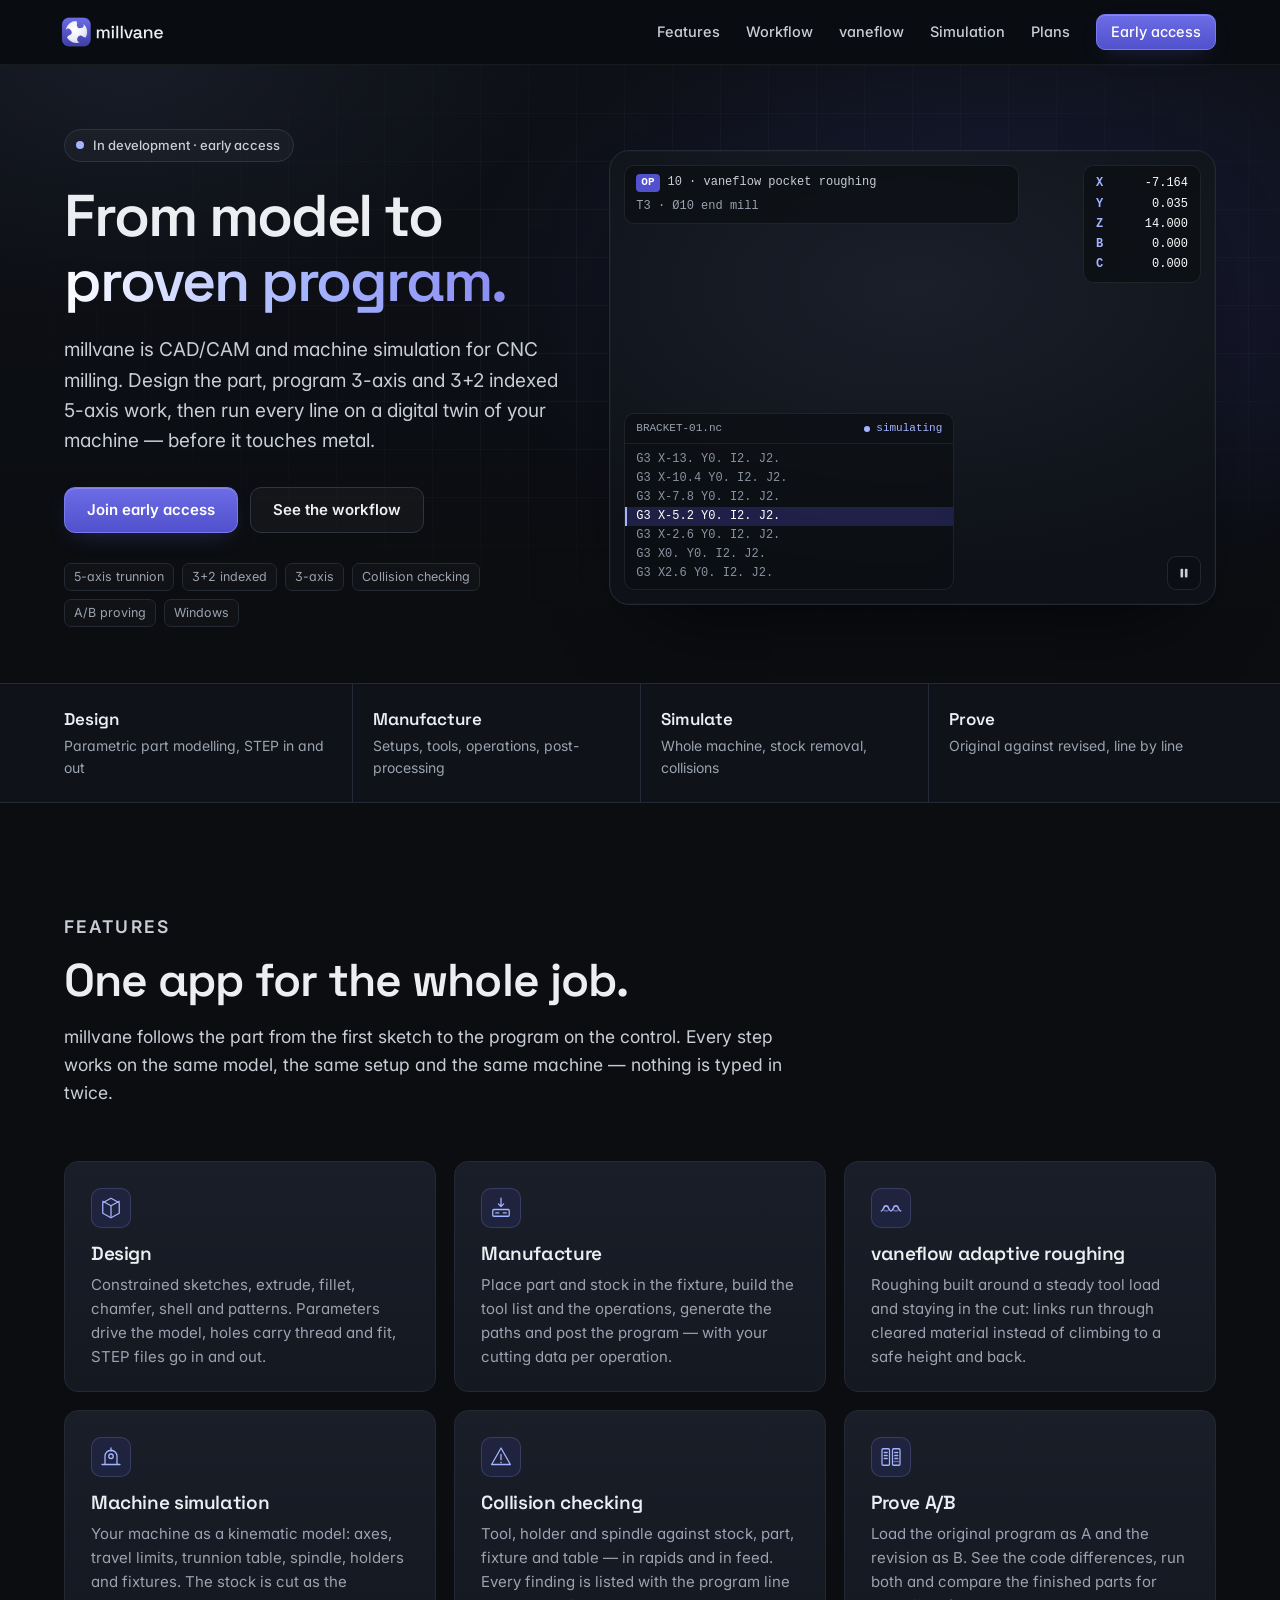
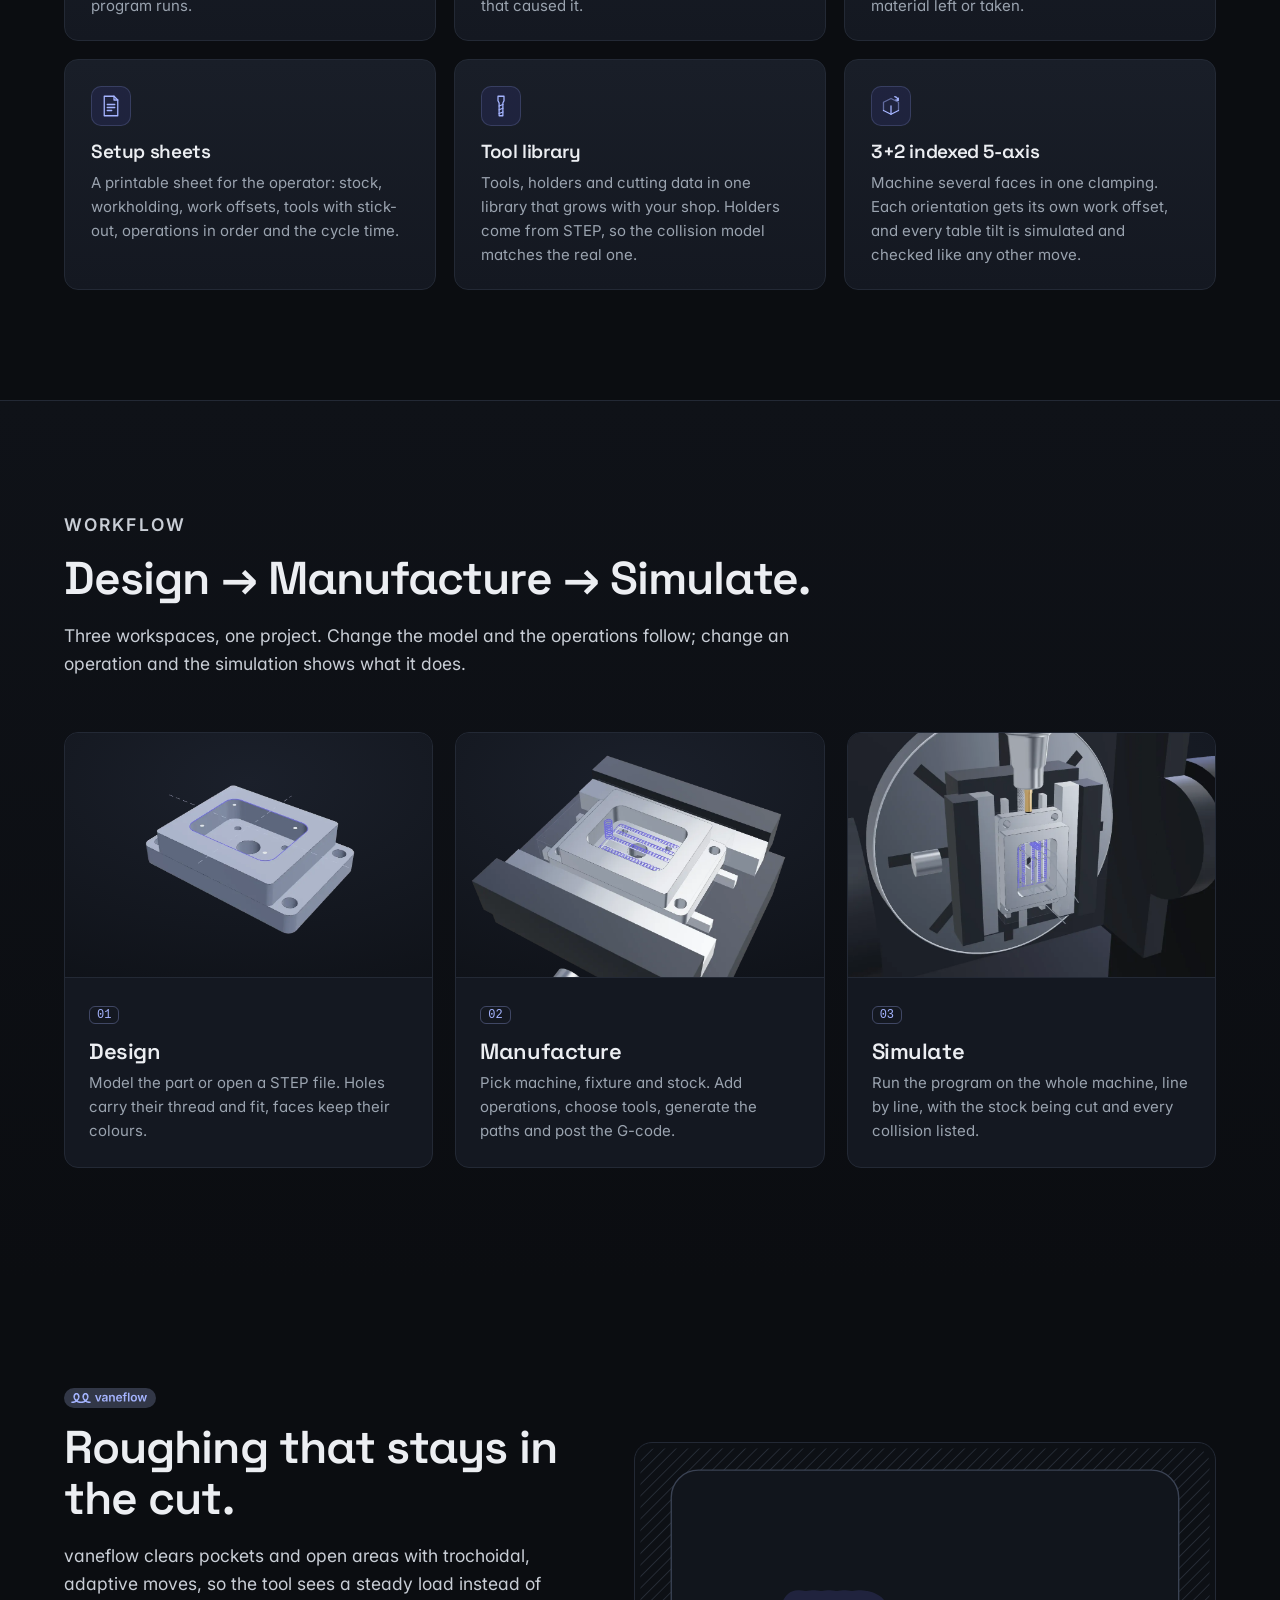
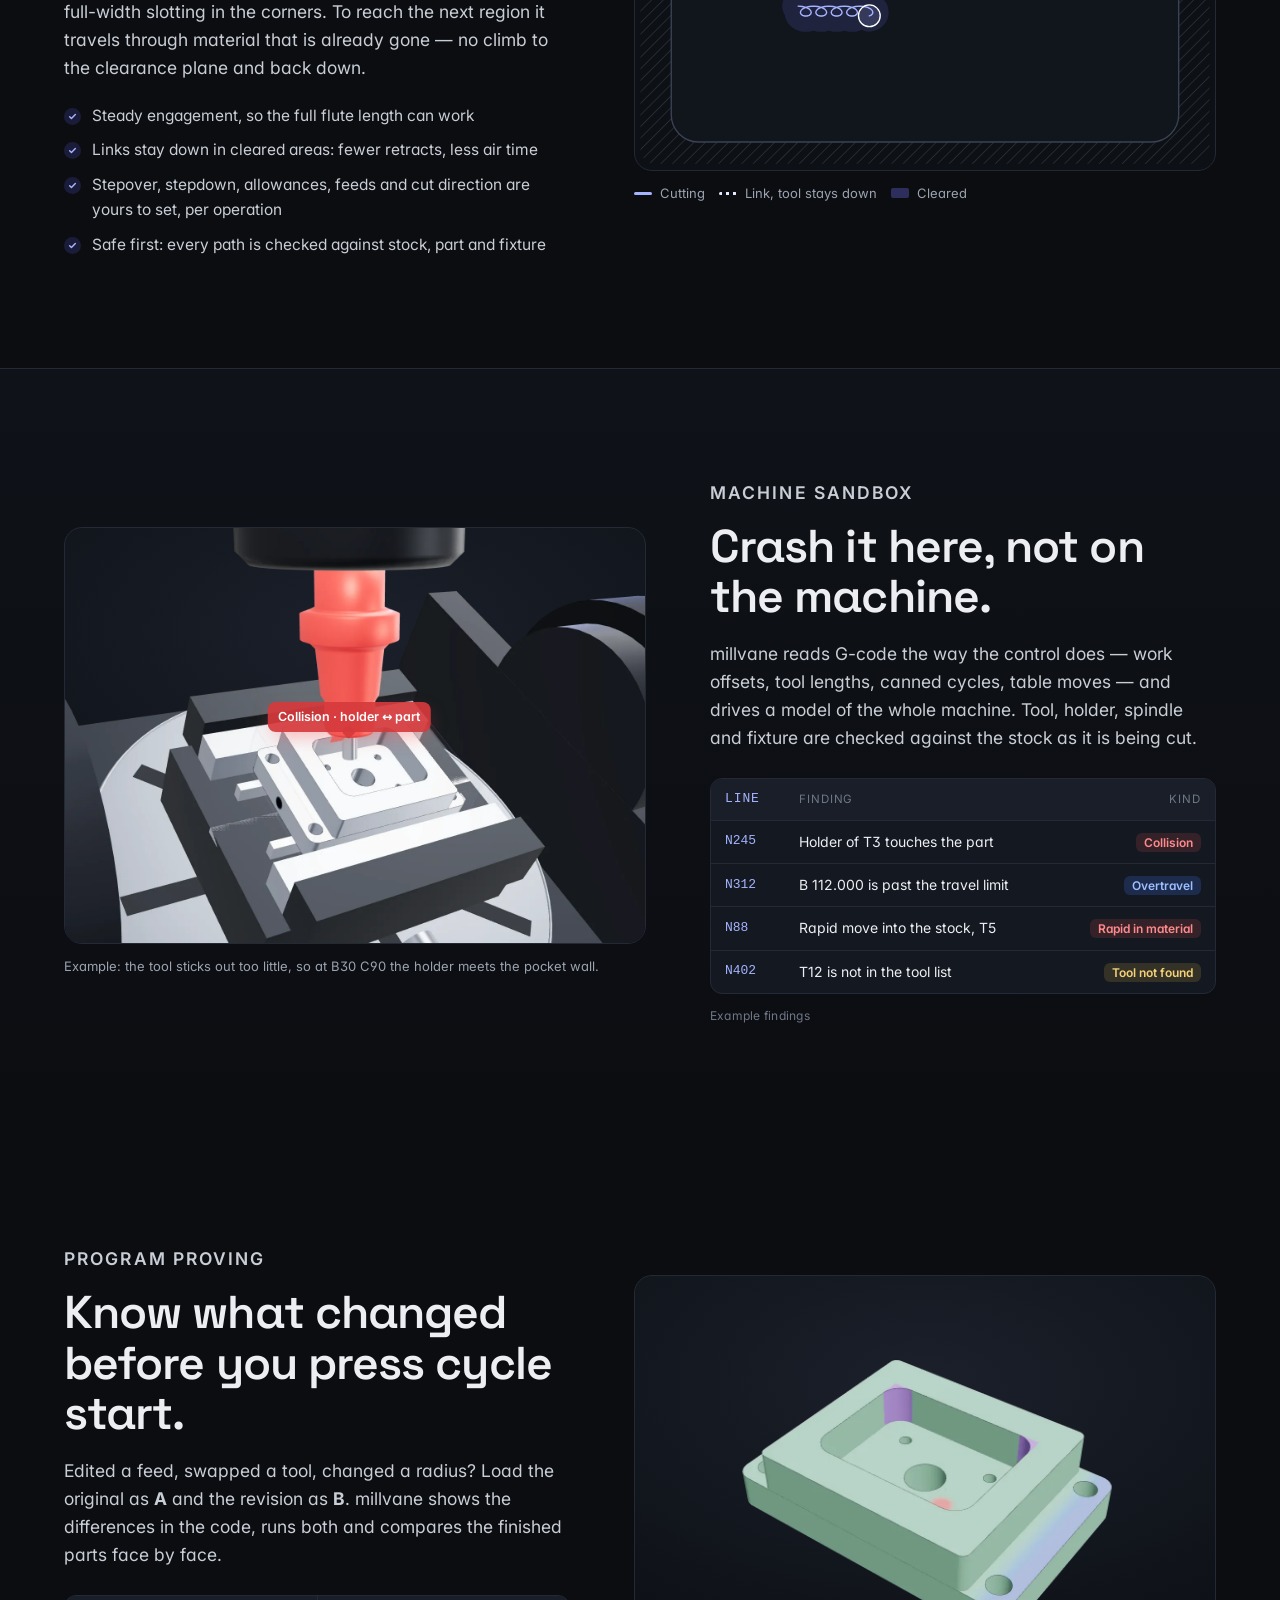
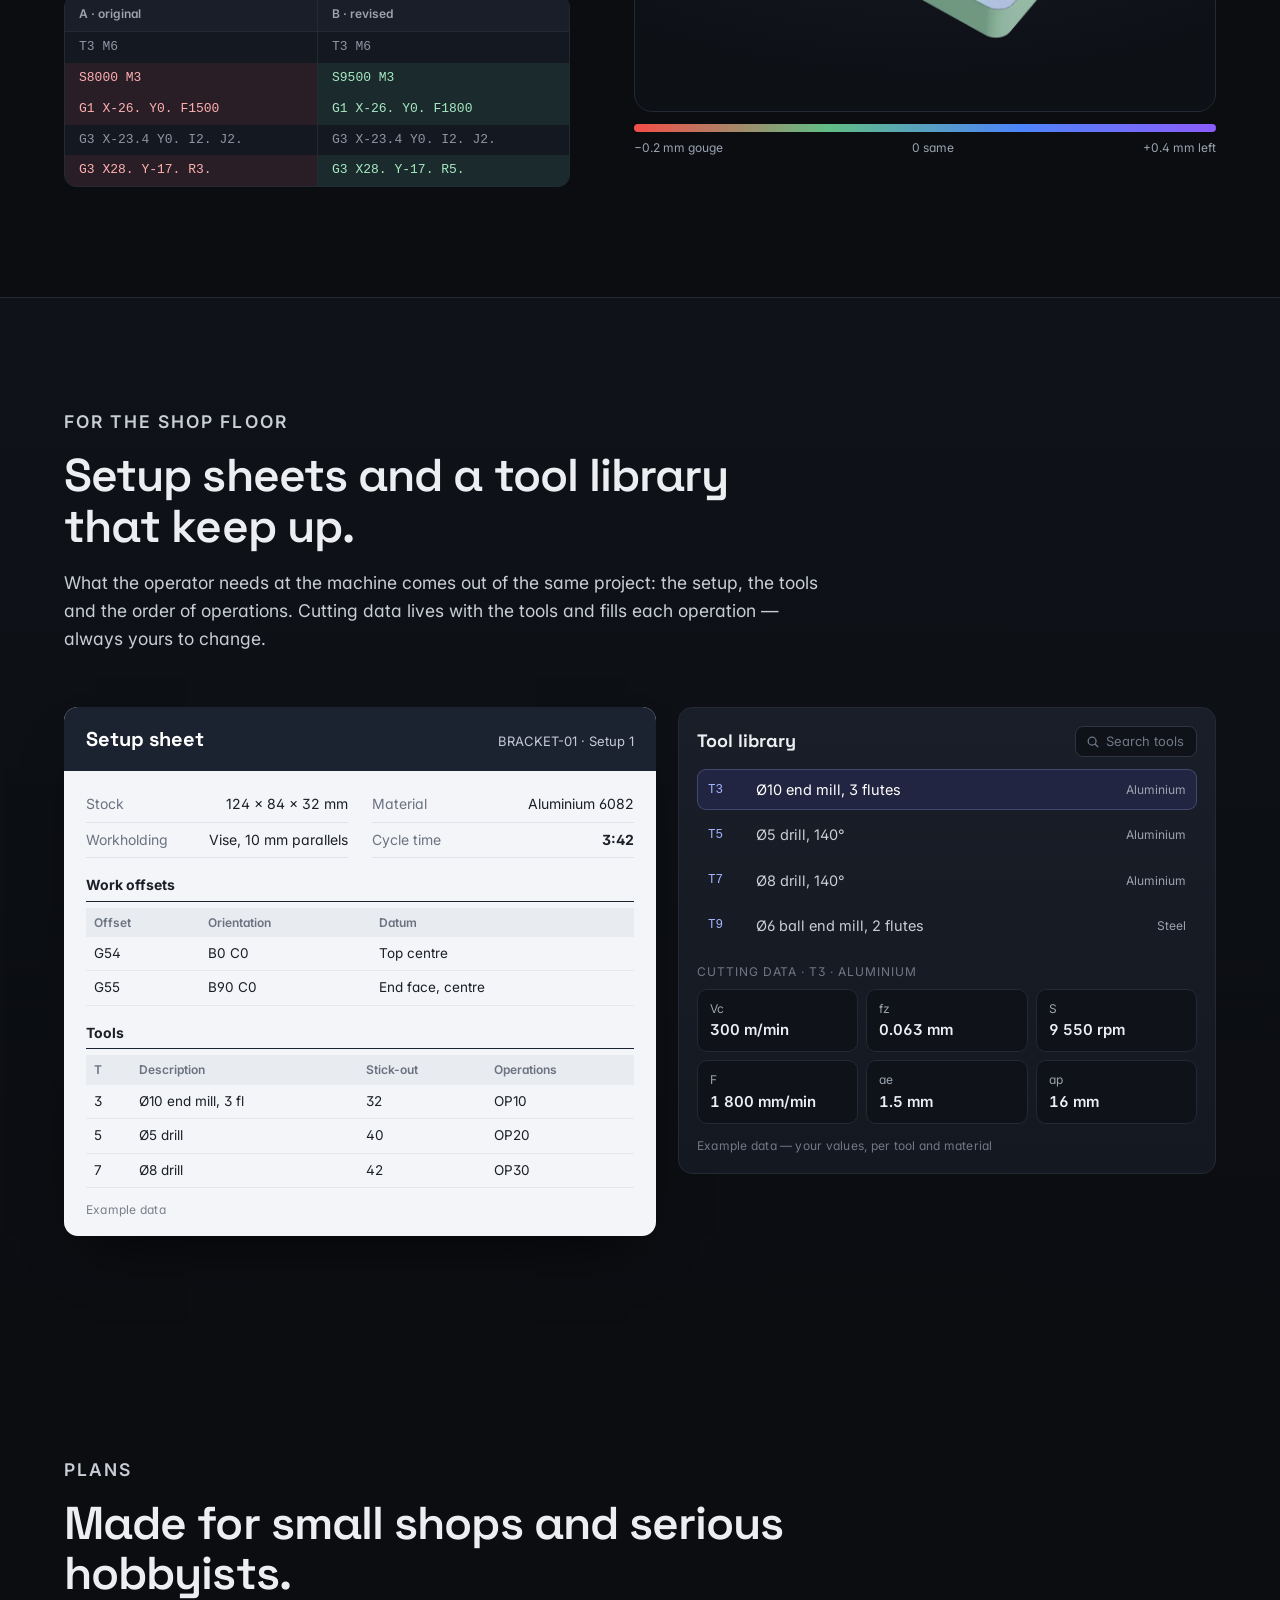
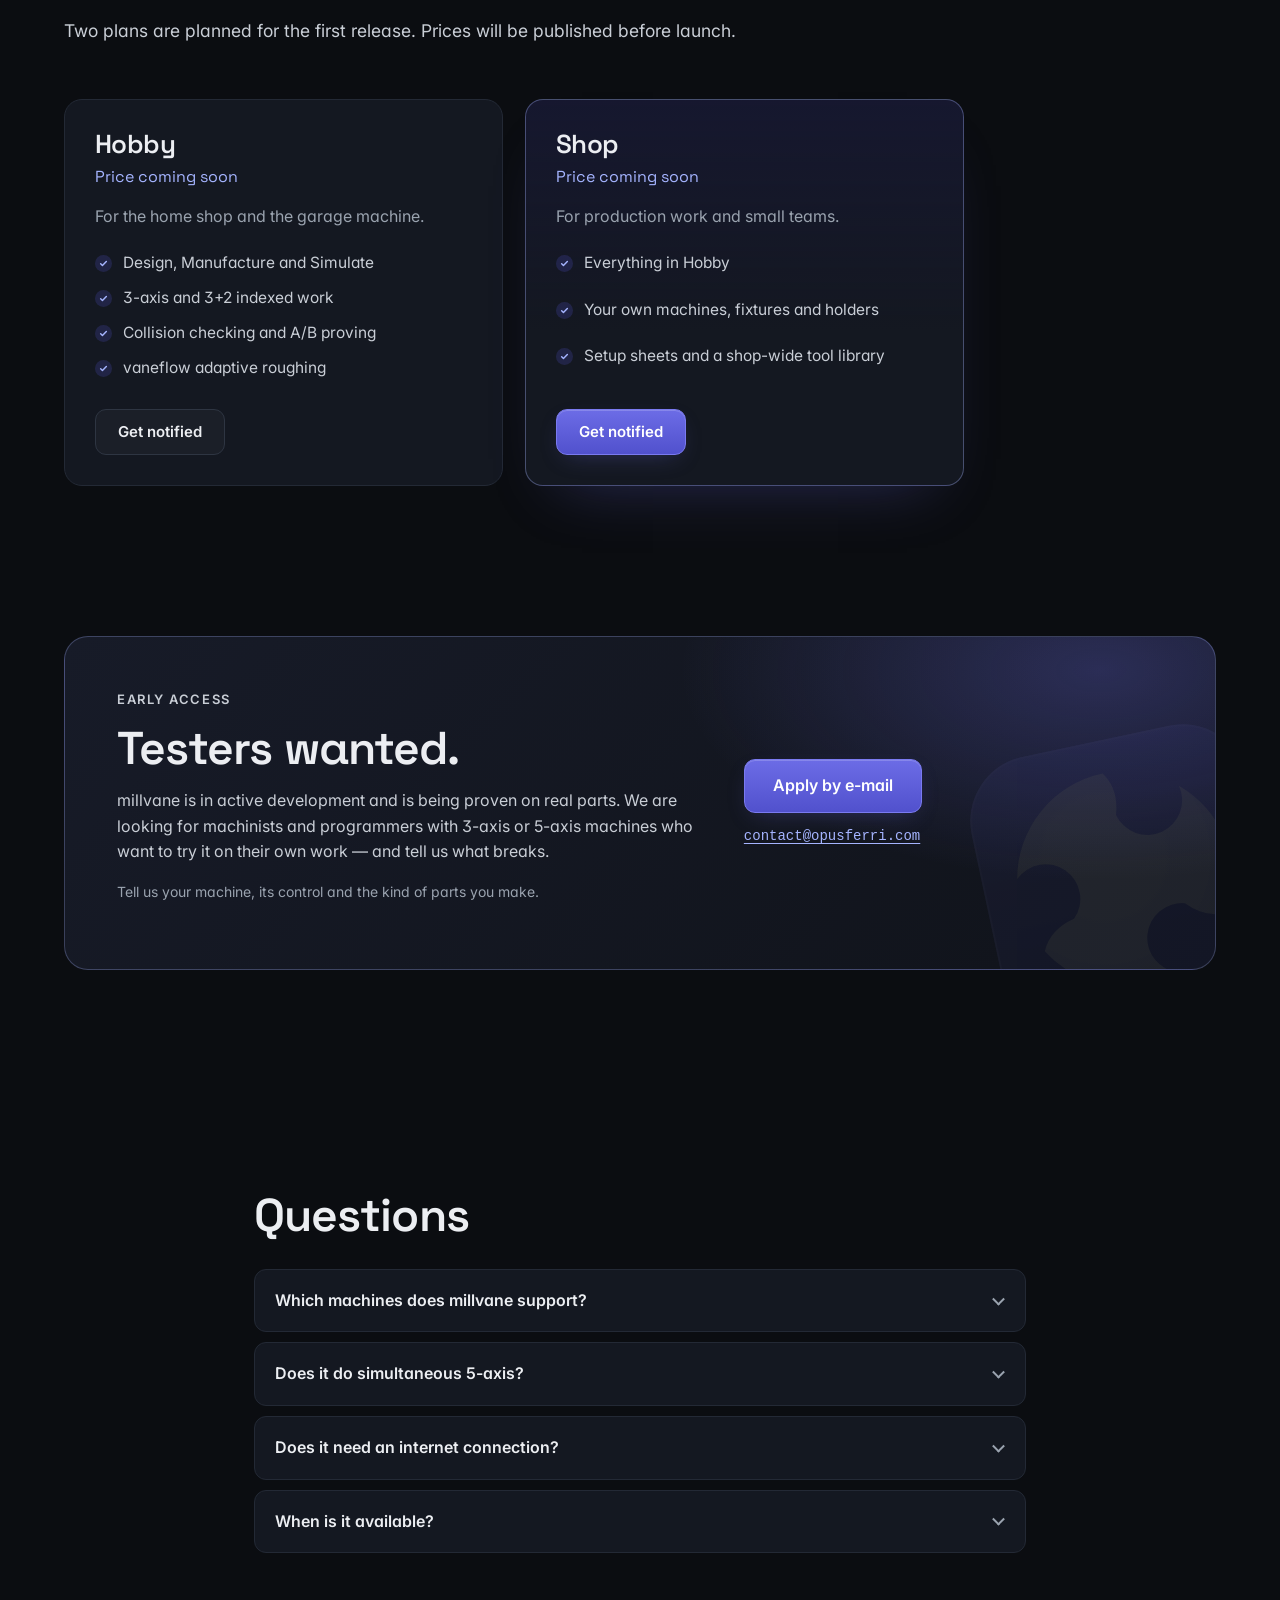
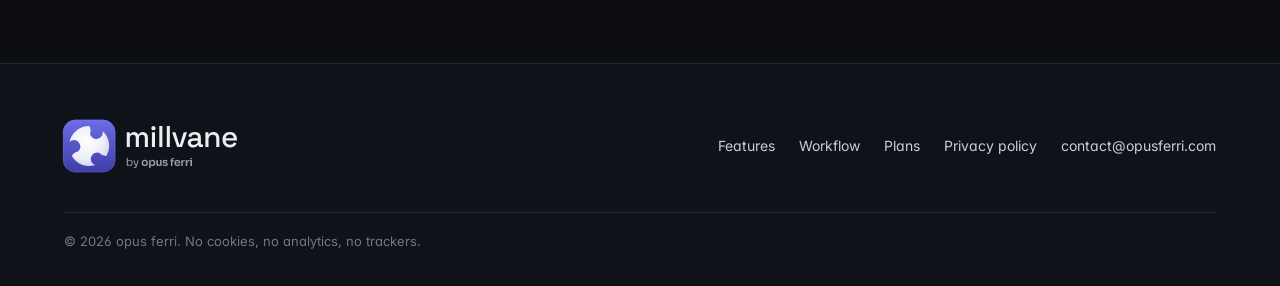
==== commit aee5f6bd: "Plans: remove an unplanned perk Co-Authored-By: Claude Opus 5.5 <noreply@anthropic.com> Claude-Sessi" ====
--- a/index.html
+++ b/index.html
@@ -346,7 +346,6 @@
           <li>Everything in Hobby</li>
           <li>Your own machines, fixtures and holders</li>
           <li>Setup sheets and a shop-wide tool library</li>
-          <li>Priority on post-processor requests</li>
         </ul>
         <a class="btn" href="#early-access">Get notified</a>
       </article>
